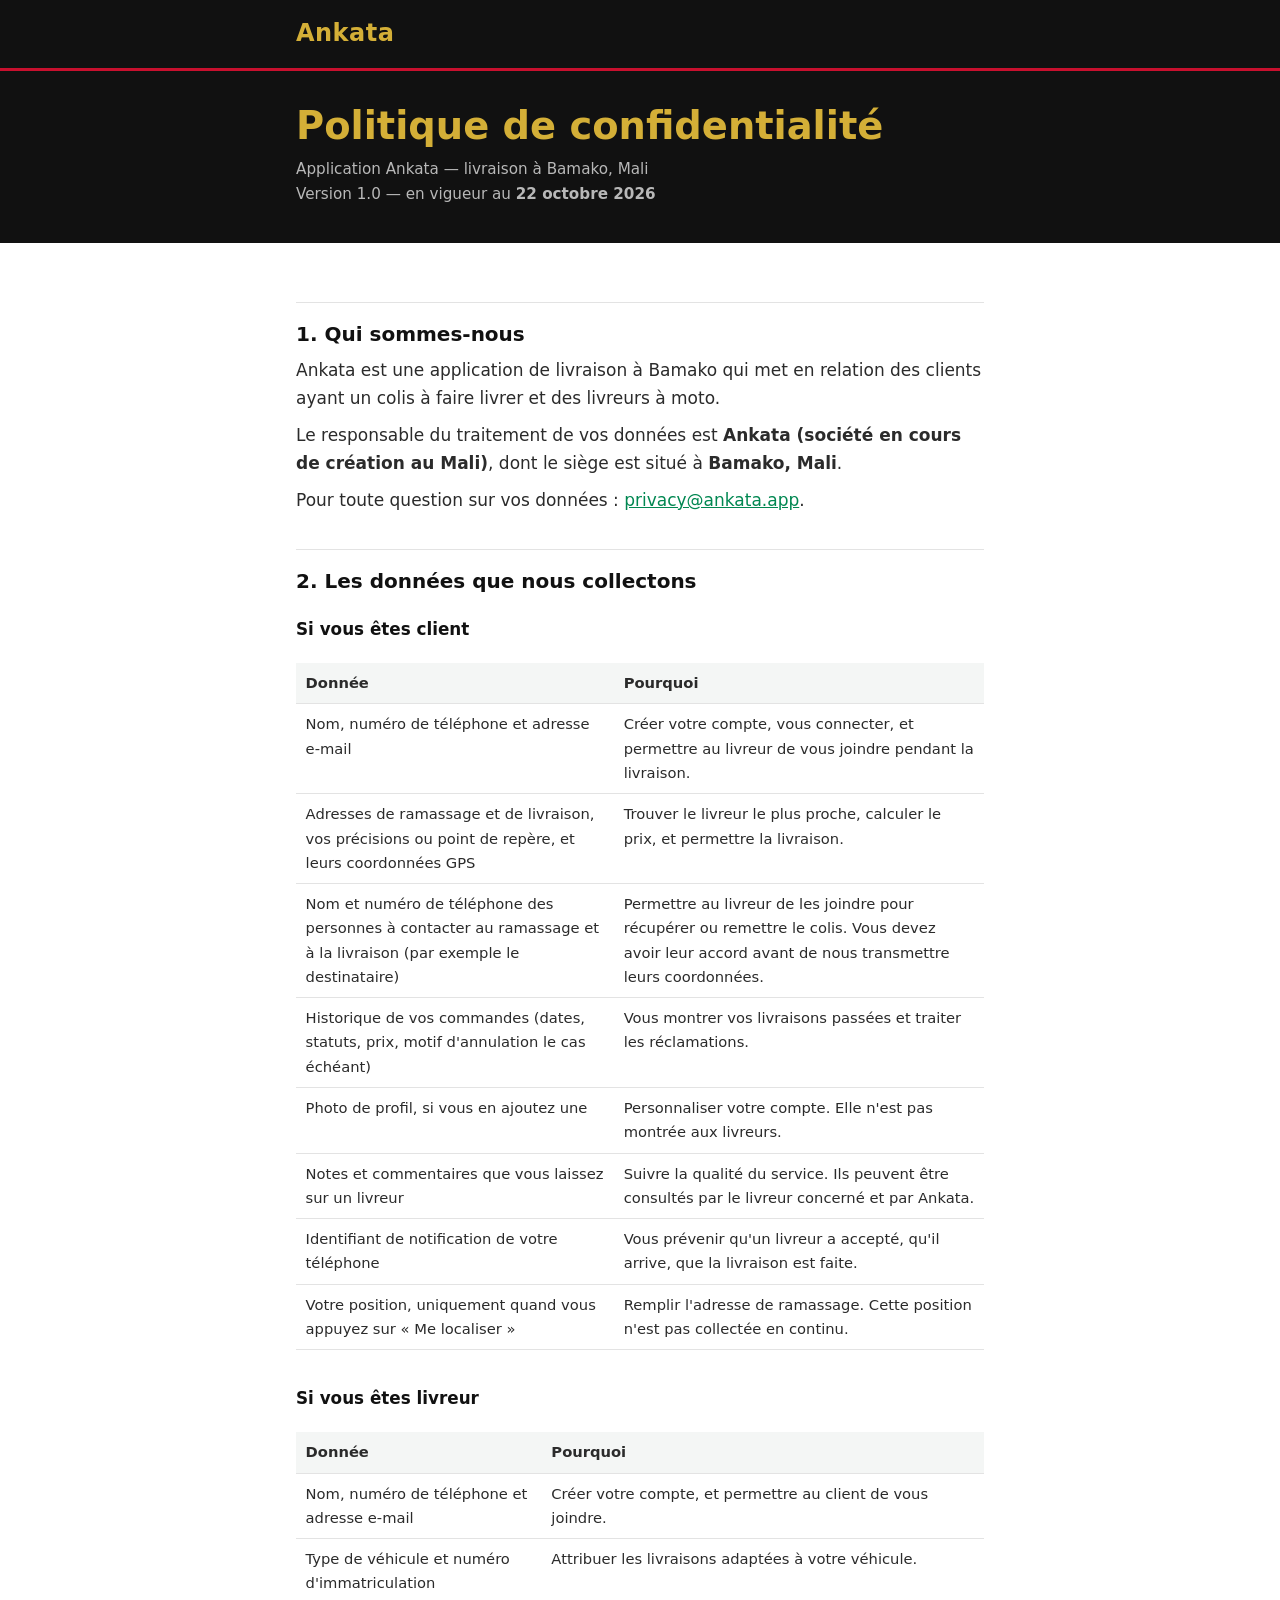
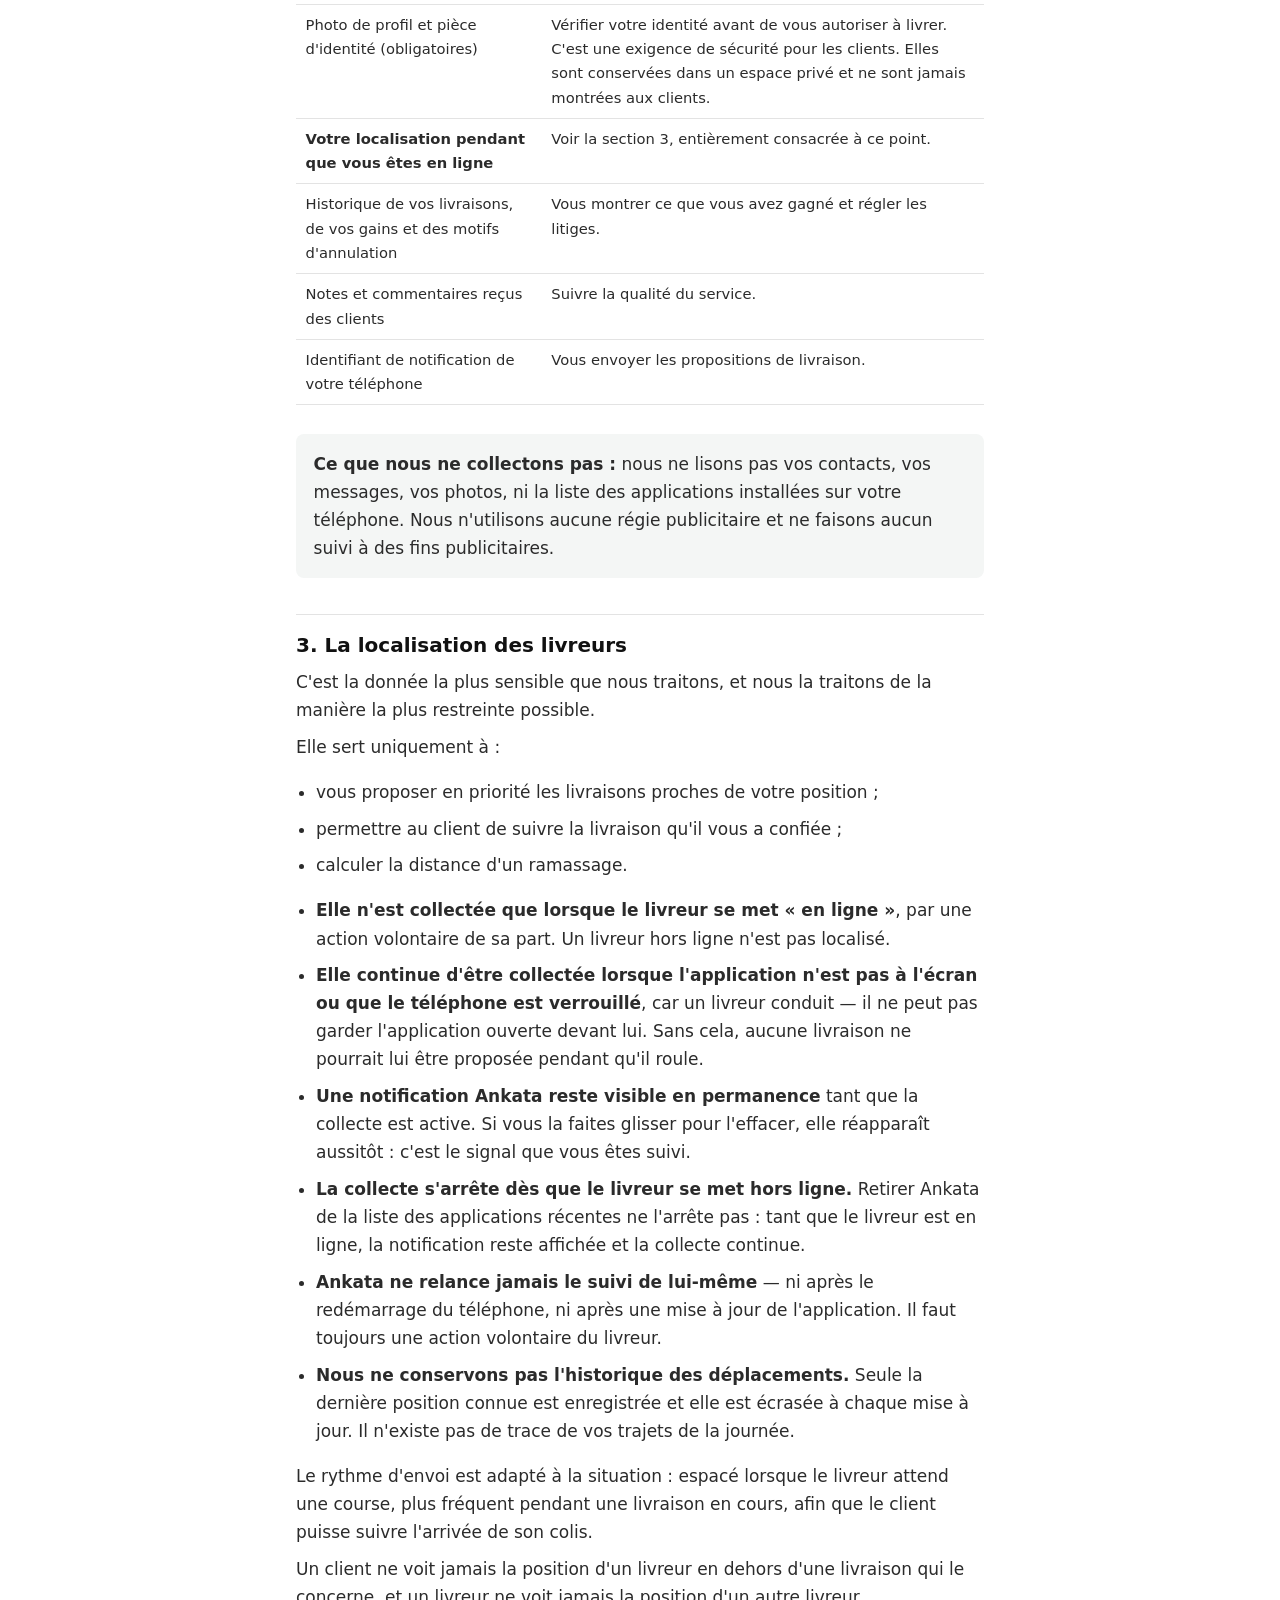
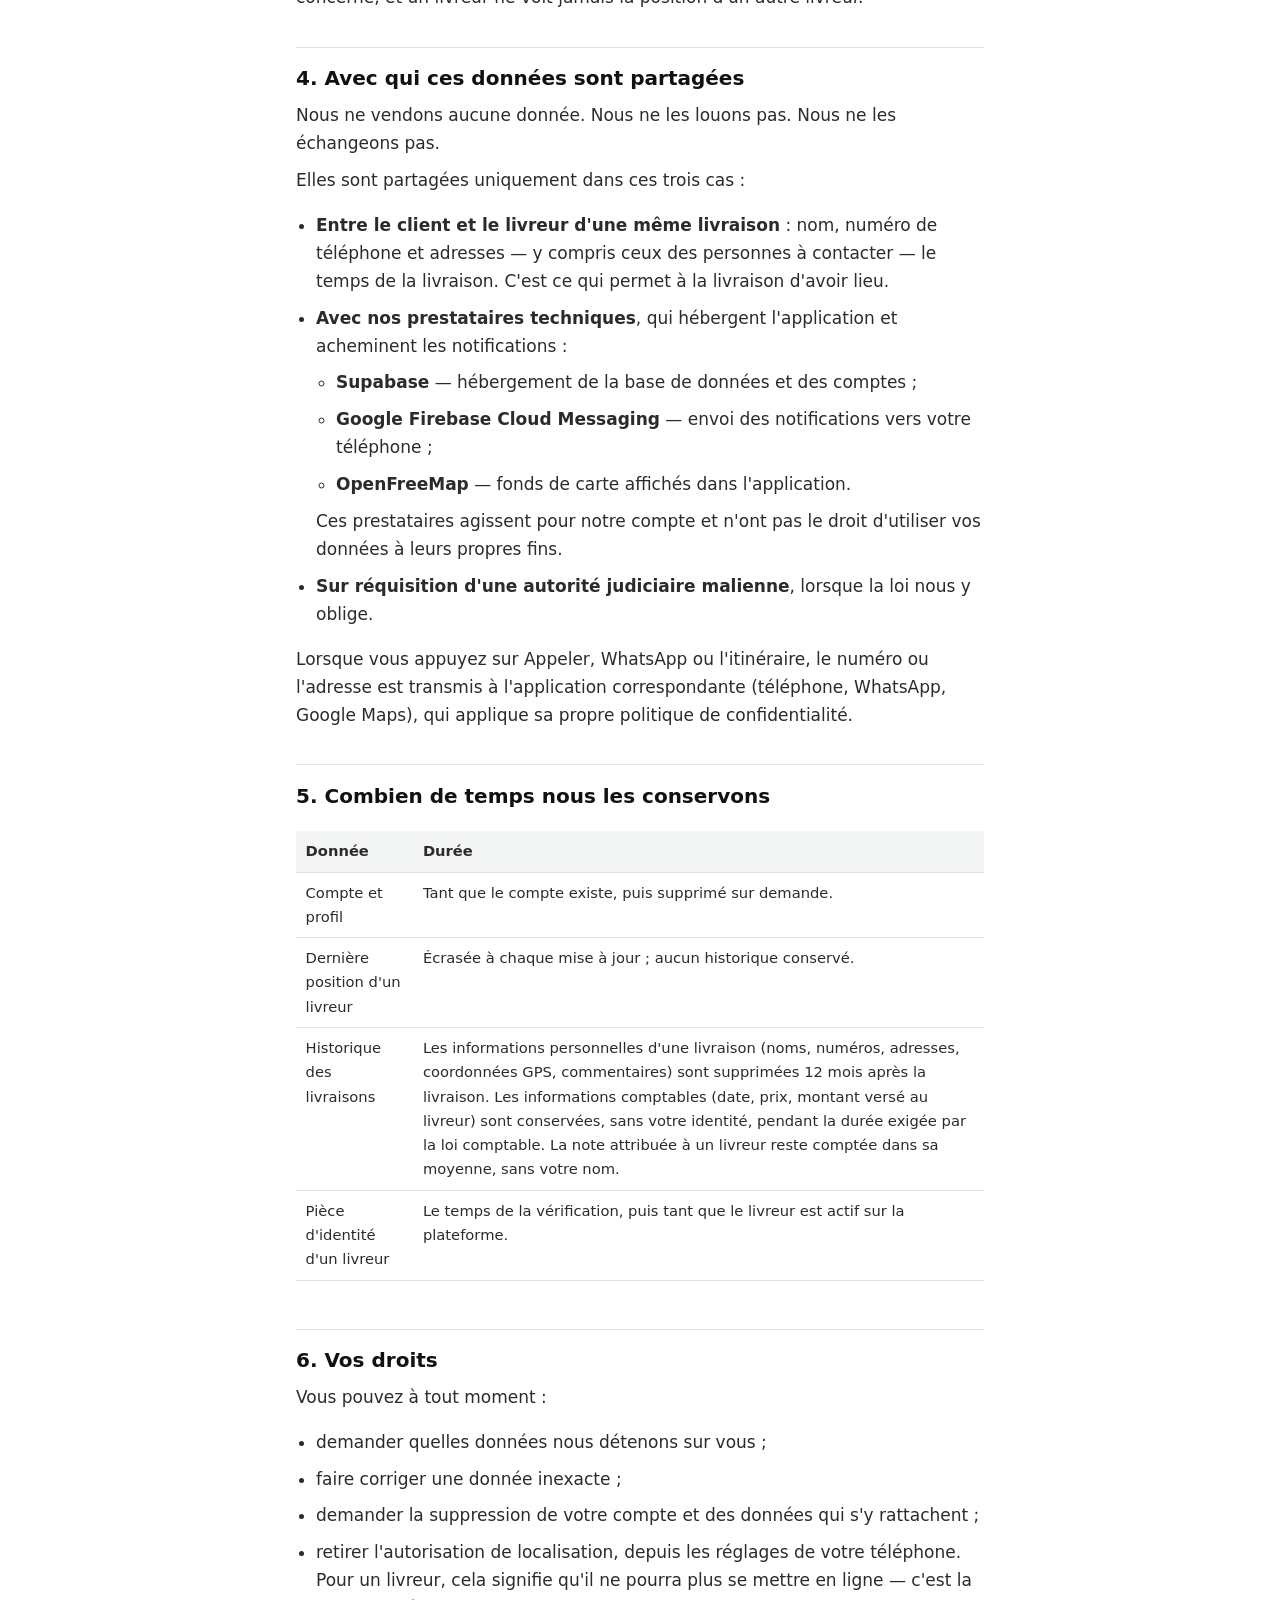
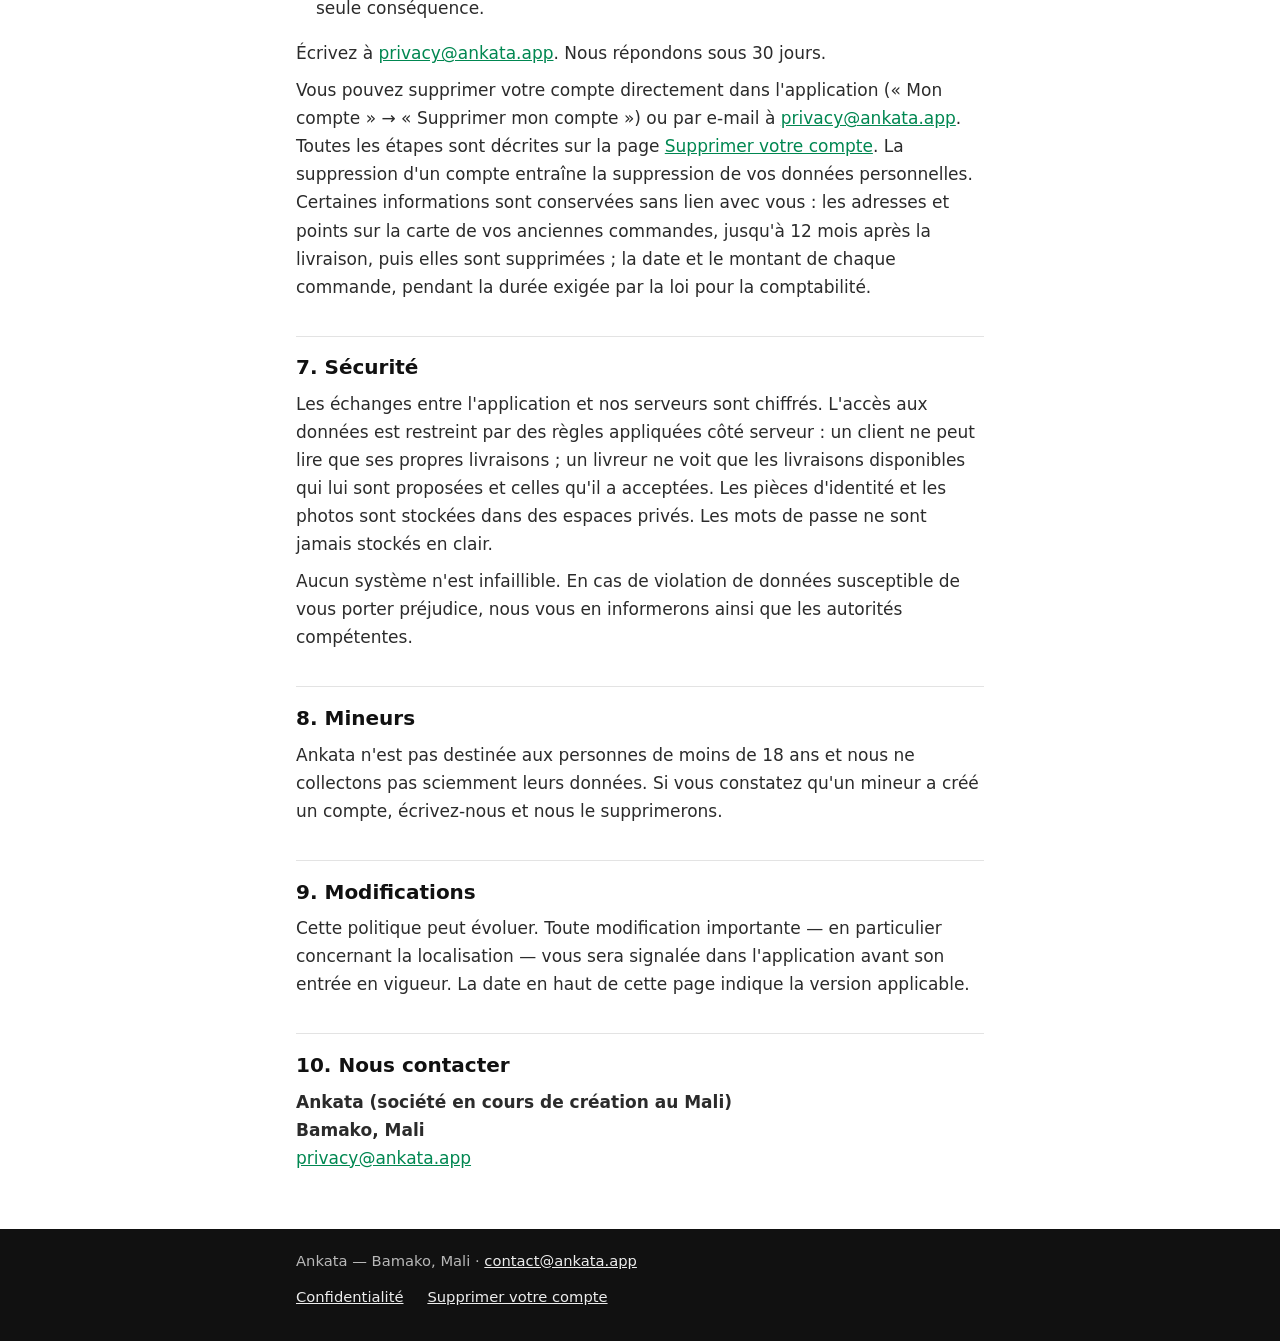
==== confidentialite/index.html @ 9b976870 "Site v1: home, privacy policy, account deletion page Co-Authored-By: Claude Opus 5.5 <noreply@anthro" ====
<!DOCTYPE html>
<html lang="fr">
<head>
<meta charset="utf-8">
<meta name="viewport" content="width=device-width, initial-scale=1">
<title>Politique de confidentialité — Ankata</title>
<meta name="description" content="Politique de confidentialité de l'application Ankata : données collectées, localisation des livreurs, partage, conservation, vos droits et suppression du compte.">
<link rel="stylesheet" href="../style.css">
</head>
<body>

<header class="site-header">
  <div class="wrap"><a class="logo" href="../">Ankata</a></div>
</header>

<main>
<section class="hero">
<div class="wrap">
<h1>Politique de confidentialité</h1>
<p class="sub">Application Ankata — livraison à Bamako, Mali<br>
Version 1.0 — en vigueur au <b>22 octobre 2026</b></p>
</div>
</section>

<div class="wrap content">

<h2>1. Qui sommes-nous</h2>
<p>
Ankata est une application de livraison à Bamako qui met en relation des clients ayant un colis à faire
livrer et des livreurs à moto.
</p>
<p>
Le responsable du traitement de vos données est <b>Ankata (société en cours de création au Mali)</b>,
dont le siège est situé à <b>Bamako, Mali</b>.
</p>
<p>Pour toute question sur vos données&nbsp;: <a href="mailto:privacy@ankata.app">privacy@ankata.app</a>.</p>

<h2>2. Les données que nous collectons</h2>

<h3>Si vous êtes client</h3>
<div class="scroll">
<table>
  <tr><th>Donnée</th><th>Pourquoi</th></tr>
  <tr><td>Nom, numéro de téléphone et adresse e-mail</td><td>Créer votre compte, vous connecter, et permettre au livreur de vous joindre pendant la livraison.</td></tr>
  <tr><td>Adresses de ramassage et de livraison, vos précisions ou point de repère, et leurs coordonnées GPS</td><td>Trouver le livreur le plus proche, calculer le prix, et permettre la livraison.</td></tr>
  <tr><td>Nom et numéro de téléphone des personnes à contacter au ramassage et à la livraison (par exemple le destinataire)</td><td>Permettre au livreur de les joindre pour récupérer ou remettre le colis. Vous devez avoir leur accord avant de nous transmettre leurs coordonnées.</td></tr>
  <tr><td>Historique de vos commandes (dates, statuts, prix, motif d'annulation le cas échéant)</td><td>Vous montrer vos livraisons passées et traiter les réclamations.</td></tr>
  <tr><td>Photo de profil, si vous en ajoutez une</td><td>Personnaliser votre compte. Elle n'est pas montrée aux livreurs.</td></tr>
  <tr><td>Notes et commentaires que vous laissez sur un livreur</td><td>Suivre la qualité du service. Ils peuvent être consultés par le livreur concerné et par Ankata.</td></tr>
  <tr><td>Identifiant de notification de votre téléphone</td><td>Vous prévenir qu'un livreur a accepté, qu'il arrive, que la livraison est faite.</td></tr>
  <tr><td>Votre position, uniquement quand vous appuyez sur «&nbsp;Me localiser&nbsp;»</td><td>Remplir l'adresse de ramassage. Cette position n'est pas collectée en continu.</td></tr>
</table>
</div>

<h3>Si vous êtes livreur</h3>
<div class="scroll">
<table>
  <tr><th>Donnée</th><th>Pourquoi</th></tr>
  <tr><td>Nom, numéro de téléphone et adresse e-mail</td><td>Créer votre compte, et permettre au client de vous joindre.</td></tr>
  <tr><td>Type de véhicule et numéro d'immatriculation</td><td>Attribuer les livraisons adaptées à votre véhicule.</td></tr>
  <tr><td>Photo de profil et pièce d'identité (obligatoires)</td><td>Vérifier votre identité avant de vous autoriser à livrer. C'est une exigence de sécurité pour les clients. Elles sont conservées dans un espace privé et ne sont jamais montrées aux clients.</td></tr>
  <tr><td><b>Votre localisation pendant que vous êtes en ligne</b></td><td>Voir la section 3, entièrement consacrée à ce point.</td></tr>
  <tr><td>Historique de vos livraisons, de vos gains et des motifs d'annulation</td><td>Vous montrer ce que vous avez gagné et régler les litiges.</td></tr>
  <tr><td>Notes et commentaires reçus des clients</td><td>Suivre la qualité du service.</td></tr>
  <tr><td>Identifiant de notification de votre téléphone</td><td>Vous envoyer les propositions de livraison.</td></tr>
</table>
</div>

<div class="box">
<p style="margin:0"><b>Ce que nous ne collectons pas&nbsp;:</b> nous ne lisons pas vos contacts, vos messages,
vos photos, ni la liste des applications installées sur votre téléphone. Nous n'utilisons aucune régie
publicitaire et ne faisons aucun suivi à des fins publicitaires.</p>
</div>

<h2>3. La localisation des livreurs</h2>
<p>
C'est la donnée la plus sensible que nous traitons, et nous la traitons de la manière la plus restreinte
possible.
</p>
<p>Elle sert uniquement à&nbsp;:</p>
<ul>
  <li>vous proposer en priorité les livraisons proches de votre position&nbsp;;</li>
  <li>permettre au client de suivre la livraison qu'il vous a confiée&nbsp;;</li>
  <li>calculer la distance d'un ramassage.</li>
</ul>
<ul>
  <li><b>Elle n'est collectée que lorsque le livreur se met «&nbsp;en ligne&nbsp;»</b>, par une action volontaire de sa part. Un livreur hors ligne n'est pas localisé.</li>
  <li><b>Elle continue d'être collectée lorsque l'application n'est pas à l'écran ou que le téléphone est verrouillé</b>, car un livreur conduit — il ne peut pas garder l'application ouverte devant lui. Sans cela, aucune livraison ne pourrait lui être proposée pendant qu'il roule.</li>
  <li><b>Une notification Ankata reste visible en permanence</b> tant que la collecte est active. Si vous la faites glisser pour l'effacer, elle réapparaît aussitôt&nbsp;: c'est le signal que vous êtes suivi.</li>
  <li><b>La collecte s'arrête dès que le livreur se met hors ligne.</b> Retirer Ankata de la liste des applications récentes ne l'arrête pas&nbsp;: tant que le livreur est en ligne, la notification reste affichée et la collecte continue.</li>
  <li><b>Ankata ne relance jamais le suivi de lui-même</b> — ni après le redémarrage du téléphone, ni après une mise à jour de l'application. Il faut toujours une action volontaire du livreur.</li>
  <li><b>Nous ne conservons pas l'historique des déplacements.</b> Seule la dernière position connue est enregistrée et elle est écrasée à chaque mise à jour. Il n'existe pas de trace de vos trajets de la journée.</li>
</ul>
<p>
Le rythme d'envoi est adapté à la situation&nbsp;: espacé lorsque le livreur attend une course, plus fréquent
pendant une livraison en cours, afin que le client puisse suivre l'arrivée de son colis.
</p>
<p>
Un client ne voit jamais la position d'un livreur en dehors d'une livraison qui le concerne, et un livreur
ne voit jamais la position d'un autre livreur.
</p>

<h2>4. Avec qui ces données sont partagées</h2>
<p>Nous ne vendons aucune donnée. Nous ne les louons pas. Nous ne les échangeons pas.</p>
<p>Elles sont partagées uniquement dans ces trois cas&nbsp;:</p>
<ul>
  <li><b>Entre le client et le livreur d'une même livraison</b>&nbsp;: nom, numéro de téléphone et adresses — y compris ceux des personnes à contacter — le temps de la livraison. C'est ce qui permet à la livraison d'avoir lieu.</li>
  <li><b>Avec nos prestataires techniques</b>, qui hébergent l'application et acheminent les notifications&nbsp;:
    <ul>
      <li><b>Supabase</b> — hébergement de la base de données et des comptes&nbsp;;</li>
      <li><b>Google Firebase Cloud Messaging</b> — envoi des notifications vers votre téléphone&nbsp;;</li>
      <li><b>OpenFreeMap</b> — fonds de carte affichés dans l'application.</li>
    </ul>
    Ces prestataires agissent pour notre compte et n'ont pas le droit d'utiliser vos données à leurs propres fins.
  </li>
  <li><b>Sur réquisition d'une autorité judiciaire malienne</b>, lorsque la loi nous y oblige.</li>
</ul>
<p>Lorsque vous appuyez sur Appeler, WhatsApp ou l'itinéraire, le numéro ou l'adresse est transmis à l'application correspondante (téléphone, WhatsApp, Google Maps), qui applique sa propre politique de confidentialité.</p>

<h2>5. Combien de temps nous les conservons</h2>
<div class="scroll">
<table>
  <tr><th>Donnée</th><th>Durée</th></tr>
  <tr><td>Compte et profil</td><td>Tant que le compte existe, puis supprimé sur demande.</td></tr>
  <tr><td>Dernière position d'un livreur</td><td>Écrasée à chaque mise à jour&nbsp;; aucun historique conservé.</td></tr>
  <tr><td>Historique des livraisons</td><td>Les informations personnelles d'une livraison (noms, numéros, adresses, coordonnées GPS, commentaires) sont supprimées 12 mois après la livraison. Les informations comptables (date, prix, montant versé au livreur) sont conservées, sans votre identité, pendant la durée exigée par la loi comptable. La note attribuée à un livreur reste comptée dans sa moyenne, sans votre nom.</td></tr>
  <tr><td>Pièce d'identité d'un livreur</td><td>Le temps de la vérification, puis tant que le livreur est actif sur la plateforme.</td></tr>
</table>
</div>

<h2>6. Vos droits</h2>
<p>Vous pouvez à tout moment&nbsp;:</p>
<ul>
  <li>demander quelles données nous détenons sur vous&nbsp;;</li>
  <li>faire corriger une donnée inexacte&nbsp;;</li>
  <li>demander la suppression de votre compte et des données qui s'y rattachent&nbsp;;</li>
  <li>retirer l'autorisation de localisation, depuis les réglages de votre téléphone. Pour un livreur, cela signifie qu'il ne pourra plus se mettre en ligne — c'est la seule conséquence.</li>
</ul>
<p>
Écrivez à <a href="mailto:privacy@ankata.app">privacy@ankata.app</a>. Nous répondons sous 30 jours.
</p>
<p id="suppression">
Vous pouvez supprimer votre compte directement dans l'application («&nbsp;Mon compte&nbsp;» → «&nbsp;Supprimer mon compte&nbsp;»)
ou par e-mail à <a href="mailto:privacy@ankata.app">privacy@ankata.app</a>. Toutes les étapes sont décrites sur la
page <a href="../supprimer-compte/">Supprimer votre compte</a>.
La suppression d'un compte entraîne la suppression de vos données personnelles. Certaines informations sont
conservées sans lien avec vous&nbsp;: les adresses et points sur la carte de vos anciennes commandes, jusqu'à 12 mois après la livraison, puis elles sont supprimées&nbsp;;
la date et le montant de chaque commande, pendant la durée exigée par la loi pour la comptabilité.
</p>

<h2>7. Sécurité</h2>
<p>
Les échanges entre l'application et nos serveurs sont chiffrés. L'accès aux données est restreint par des
règles appliquées côté serveur&nbsp;: un client ne peut lire que ses propres livraisons&nbsp;; un livreur ne voit que les
livraisons disponibles qui lui sont proposées et celles qu'il a acceptées. Les pièces d'identité et les photos
sont stockées dans des espaces privés. Les mots de passe ne sont jamais stockés en clair.
</p>
<p>
Aucun système n'est infaillible. En cas de violation de données susceptible de vous porter préjudice, nous
vous en informerons ainsi que les autorités compétentes.
</p>

<h2>8. Mineurs</h2>
<p>
Ankata n'est pas destinée aux personnes de moins de 18 ans et nous ne collectons pas sciemment leurs
données. Si vous constatez qu'un mineur a créé un compte, écrivez-nous et nous le supprimerons.
</p>

<h2>9. Modifications</h2>
<p>
Cette politique peut évoluer. Toute modification importante — en particulier concernant la localisation —
vous sera signalée dans l'application avant son entrée en vigueur. La date en haut de cette page indique
la version applicable.
</p>

<h2>10. Nous contacter</h2>
<p>
<b>Ankata (société en cours de création au Mali)</b><br>
<b>Bamako, Mali</b><br>
<a href="mailto:privacy@ankata.app">privacy@ankata.app</a>
</p>

</div>
</main>

<footer class="site-footer">
  <div class="wrap">
    <p>Ankata — Bamako, Mali · <a href="mailto:contact@ankata.app">contact@ankata.app</a></p>
    <nav aria-label="Liens utiles">
      <a href="./">Confidentialité</a>
      <a href="../supprimer-compte/">Supprimer votre compte</a>
    </nav>
  </div>
</footer>

</body>
</html>
---- style.css ----
/* All colours and shared values live here: change them in one place. */
:root {
  --dark: #111111;          /* header, footer, hero band */
  --gold: #D4AF37;          /* wordmark + headings on dark backgrounds ONLY */
  --green: #008751;         /* links and buttons */
  --green-hover: #006b40;
  --red: #C8102E;           /* sparing accents */
  --bg: #ffffff;            /* text content background */
  --text: #2b2b2b;          /* body text */
  --muted: #5f6368;
  --rule: #e3e3e3;
  --box: #f4f6f5;
  --on-dark: #ececec;       /* body text on dark backgrounds */
  --on-dark-muted: #b8b8b8;

  --font: system-ui, -apple-system, "Segoe UI", Roboto, "Helvetica Neue", Arial, sans-serif;
  --max: 720px;
  --gutter: 16px;
}

*, *::before, *::after { box-sizing: border-box; }

html { -webkit-text-size-adjust: 100%; }

body {
  margin: 0;
  background: var(--bg);
  color: var(--text);
  font-family: var(--font);
  font-size: 17px;
  line-height: 1.65;
  overflow-wrap: break-word;
  display: flex;
  flex-direction: column;
  min-height: 100vh;
}

main { flex: 1; }

.wrap {
  max-width: var(--max);
  margin: 0 auto;
  padding: 0 var(--gutter);
}

a { color: var(--green); }
a:hover, a:focus { color: var(--green-hover); }
a:focus-visible { outline: 2px solid var(--green); outline-offset: 2px; }

/* Header */
.site-header {
  background: var(--dark);
  border-bottom: 3px solid var(--red);
}
.site-header .wrap { padding-top: 14px; padding-bottom: 14px; }
.logo {
  color: var(--gold);
  font-weight: 800;
  font-size: 1.5rem;
  letter-spacing: .02em;
  text-decoration: none;
}
.logo:hover, .logo:focus { color: var(--gold); text-decoration: underline; }
.logo:focus-visible { outline-color: var(--gold); }

/* Hero band */
.hero {
  background: var(--dark);
  color: var(--on-dark);
  padding: 32px 0 36px;
}
.hero h1 {
  color: var(--gold);
  font-size: 2rem;
  line-height: 1.2;
  margin: 0 0 .5rem;
}
.hero p { margin: .4rem 0 0; font-size: 1.1rem; }
.hero .sub { color: var(--on-dark-muted); font-size: .95rem; }

/* Content */
.content { padding-top: 24px; padding-bottom: 48px; }
.content h2 {
  color: var(--dark);
  font-size: 1.25rem;
  line-height: 1.3;
  margin: 2.2rem 0 .6rem;
  padding-top: 1.1rem;
  border-top: 1px solid var(--rule);
}
.content h3 { color: var(--dark); font-size: 1.05rem; margin: 1.4rem 0 .4rem; }
p, li { margin: .55rem 0; }
ul { padding-left: 1.25rem; }

.box {
  background: var(--box);
  border-radius: 8px;
  padding: 1rem 1.1rem;
  margin: 1rem 0;
}

.note { color: var(--muted); font-size: .9rem; margin-top: 2.5rem; }

/* Tables (privacy policy) */
.scroll { overflow-x: auto; -webkit-overflow-scrolling: touch; }
table { width: 100%; border-collapse: collapse; margin: .8rem 0; font-size: .92rem; }
th, td { text-align: left; padding: .5rem .6rem; border-bottom: 1px solid var(--rule); vertical-align: top; }
th { background: var(--box); font-weight: 600; }

/* Home: two audience blocks */
.blocks { display: grid; gap: 16px; margin: 8px 0 24px; }
.block {
  border: 1px solid var(--rule);
  border-radius: 10px;
  padding: 4px 18px 10px;
}
.block h2 { border-top: 0; padding-top: 0; margin-top: 1rem; }

/* Account deletion: the two ways, prominent */
.ways { display: grid; gap: 16px; margin: 8px 0 8px; }
.way {
  background: var(--box);
  border-top: 4px solid var(--green);
  border-radius: 10px;
  padding: 4px 18px 12px;
}
.way h2 { border-top: 0; padding-top: 0; margin-top: 1rem; }

.button {
  display: inline-block;
  background: var(--green);
  color: #ffffff;
  padding: .6rem 1.1rem;
  border-radius: 8px;
  text-decoration: none;
  font-weight: 600;
}
.button:hover, .button:focus { background: var(--green-hover); color: #ffffff; }

@media (min-width: 640px) {
  .blocks, .ways { grid-template-columns: 1fr 1fr; }
  .hero h1 { font-size: 2.4rem; }
}

/* Footer */
.site-footer {
  background: var(--dark);
  color: var(--on-dark-muted);
  font-size: .92rem;
  padding: 20px 0 28px;
}
.site-footer p { margin: 0 0 .5rem; }
.site-footer a { color: var(--on-dark); }
.site-footer a:hover, .site-footer a:focus { color: #ffffff; }
.site-footer a:focus-visible { outline-color: var(--on-dark); }
.site-footer nav a { margin-right: 1.2rem; display: inline-block; padding: 4px 0; }
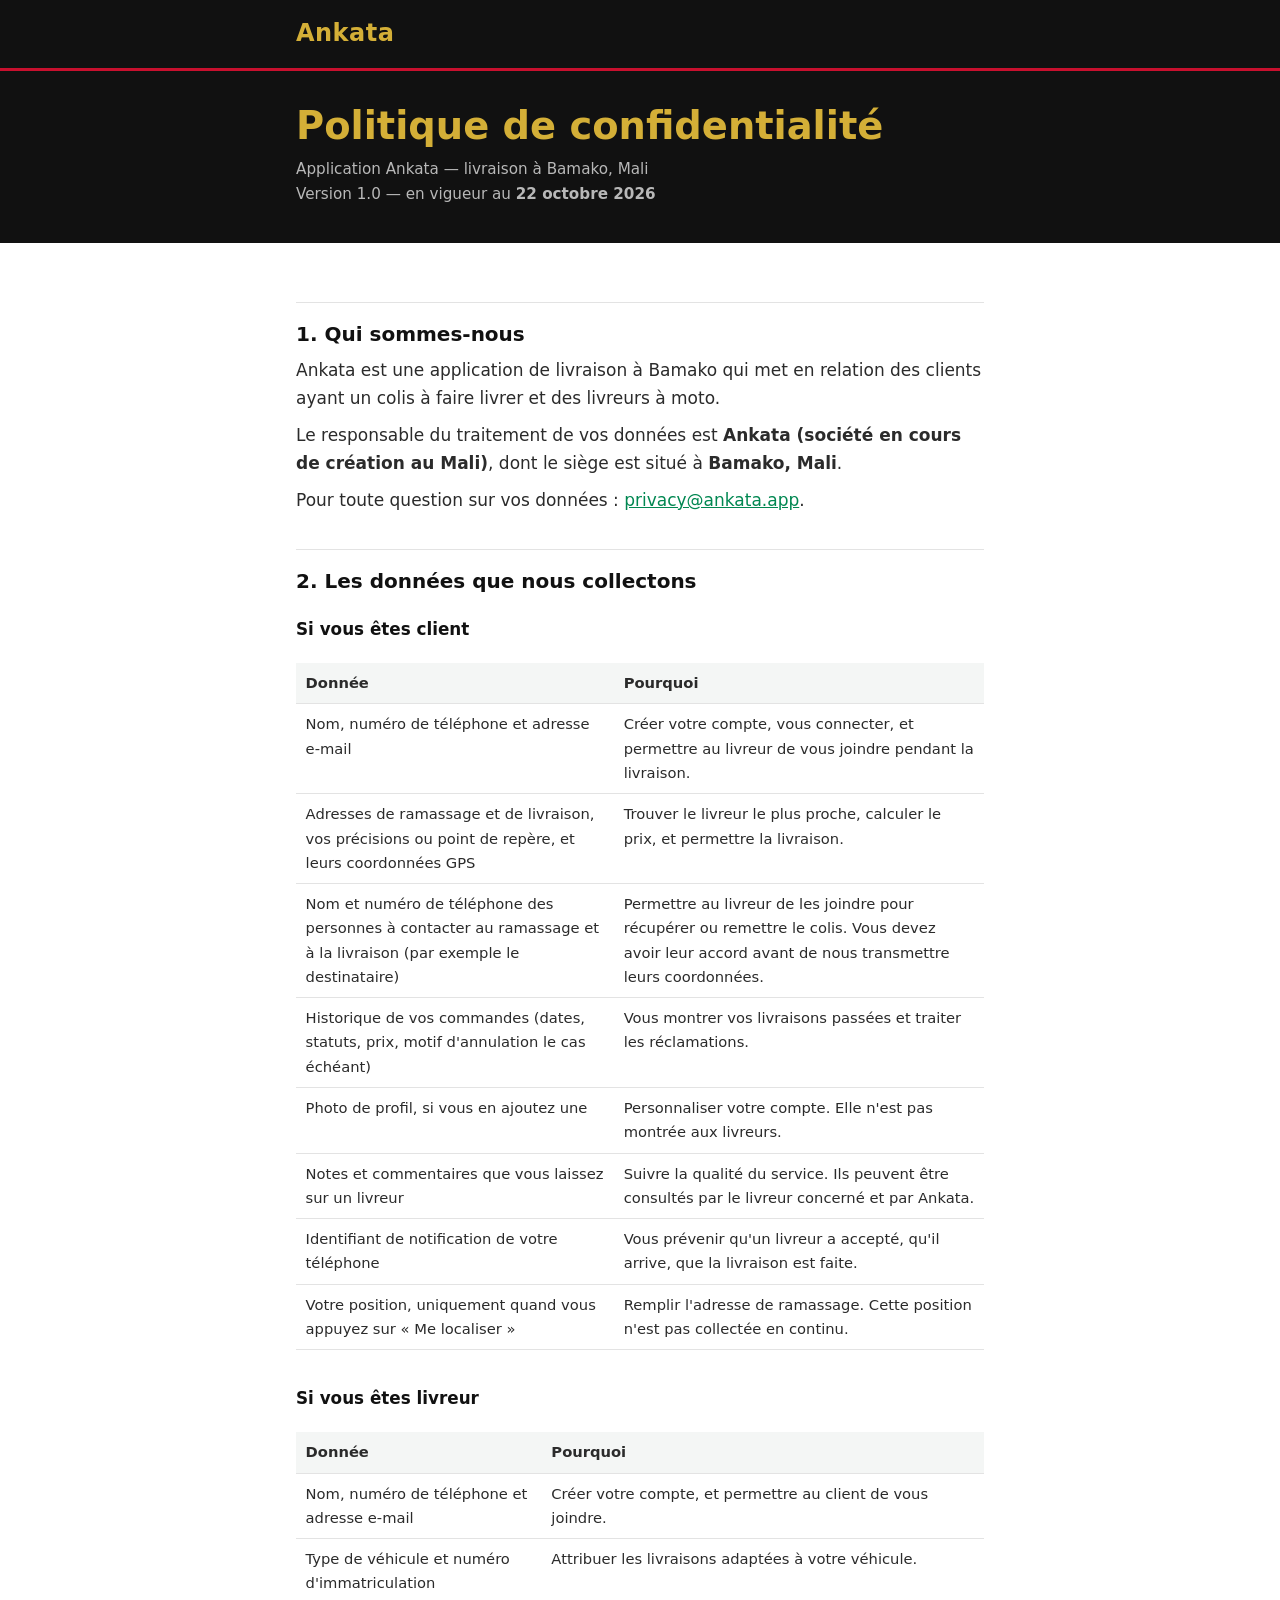
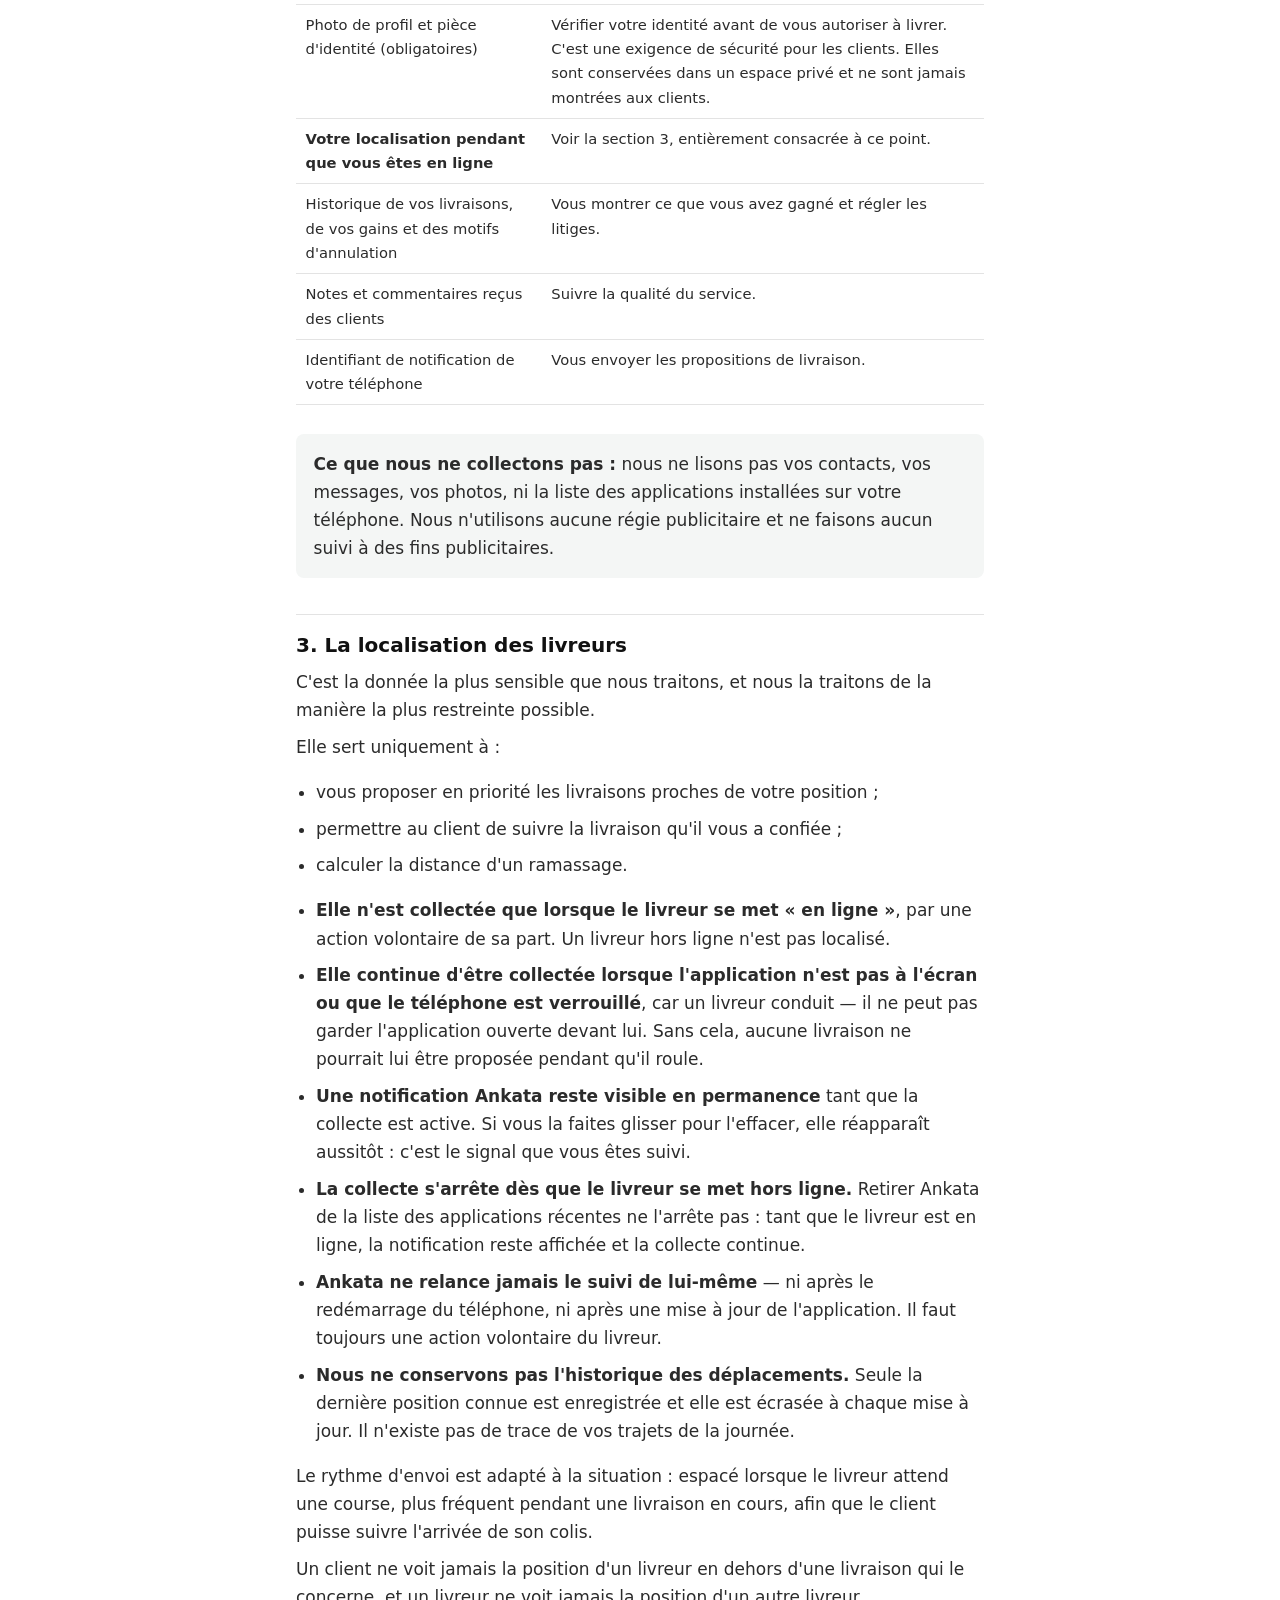
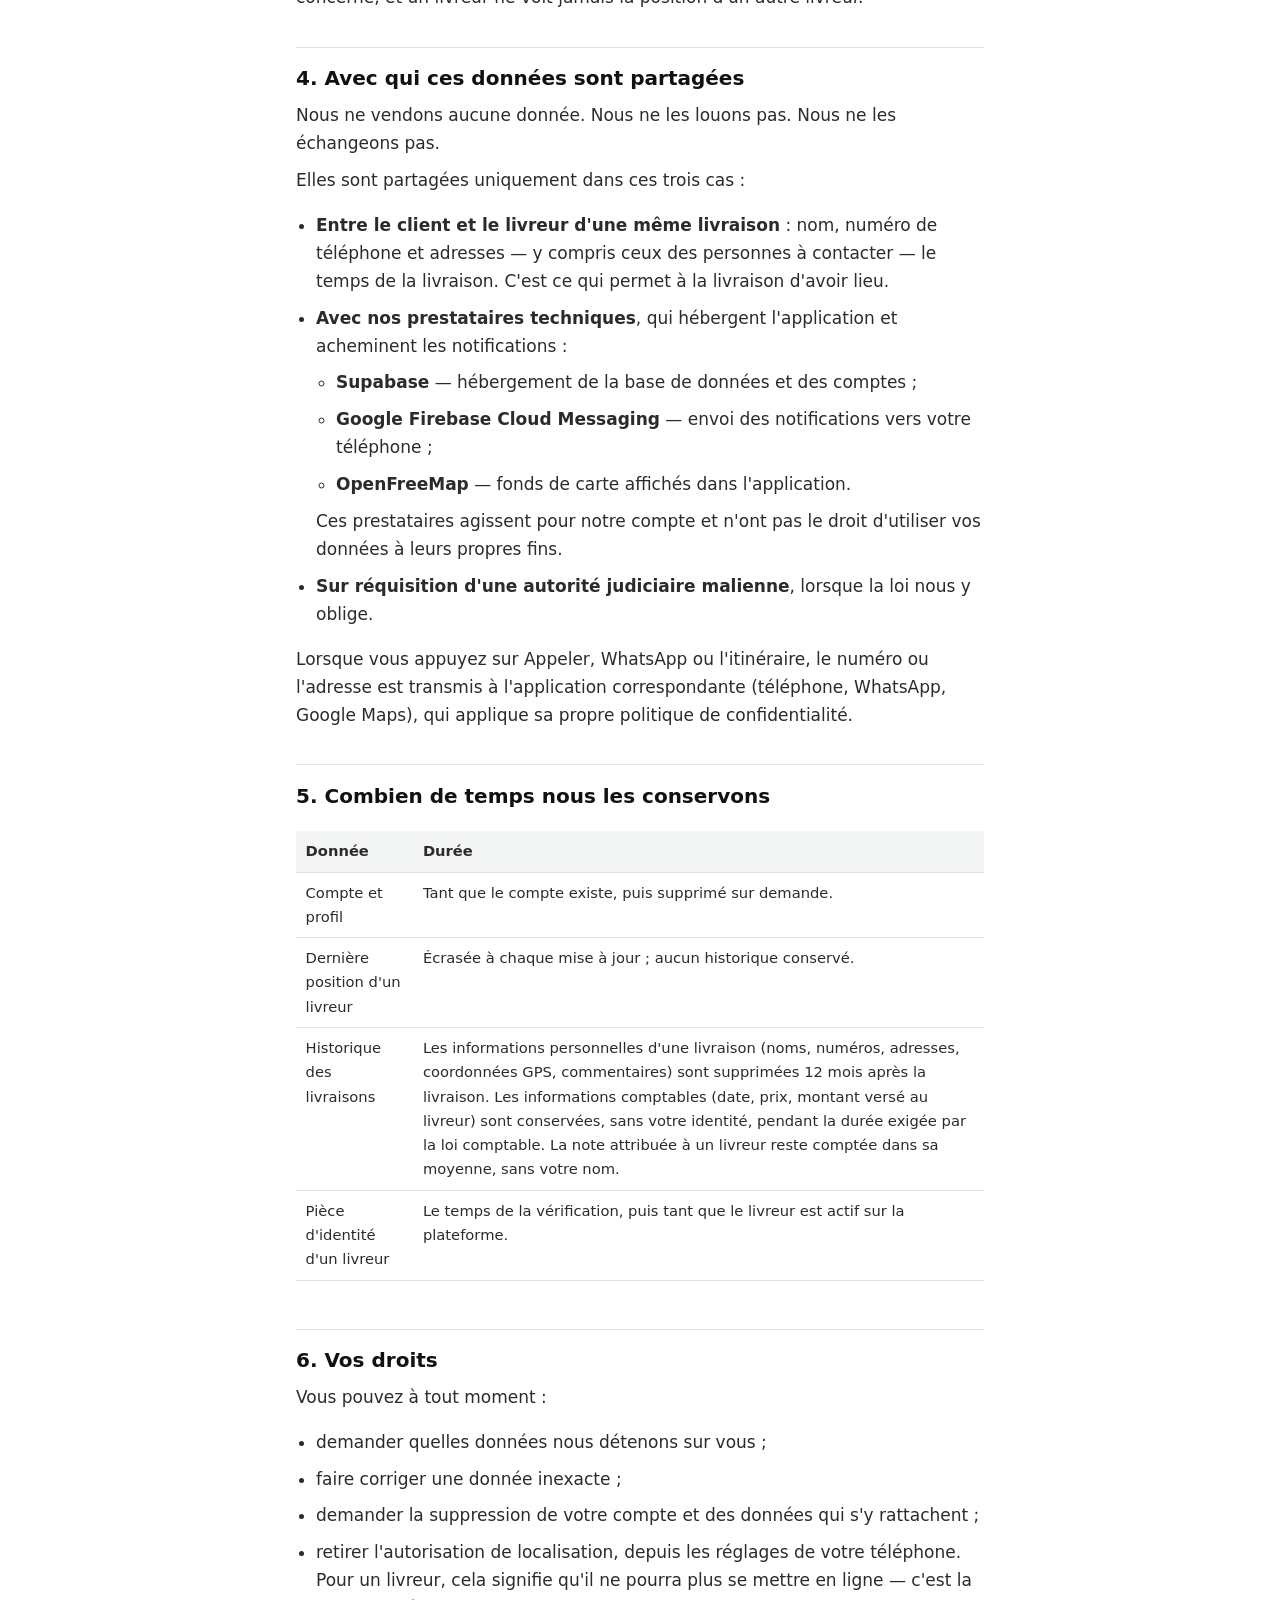
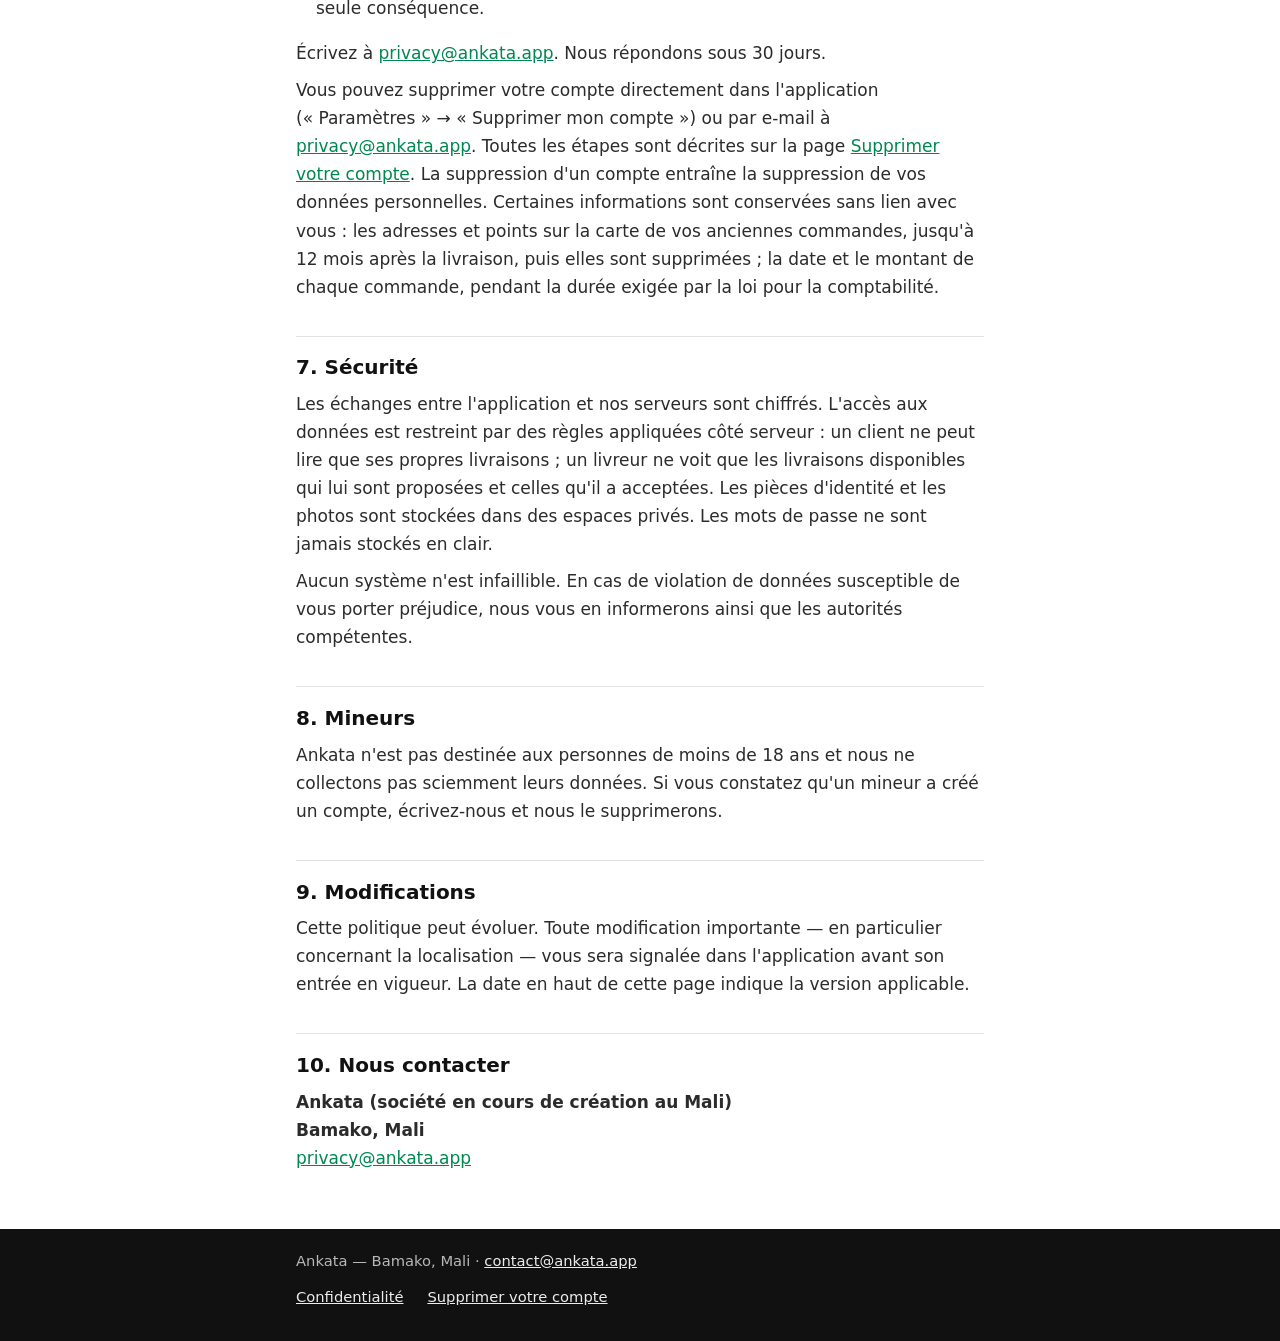
==== commit b167534f: "Deletion path: Paramètres → Supprimer mon compte (app 2a-1) Co-Authored-By: Claude Opus 5.5 <noreply" ====
--- a/confidentialite/index.html
+++ b/confidentialite/index.html
@@ -140,7 +140,7 @@
 Écrivez à <a href="mailto:privacy@ankata.app">privacy@ankata.app</a>. Nous répondons sous 30 jours.
 </p>
 <p id="suppression">
-Vous pouvez supprimer votre compte directement dans l'application («&nbsp;Mon compte&nbsp;» → «&nbsp;Supprimer mon compte&nbsp;»)
+Vous pouvez supprimer votre compte directement dans l'application («&nbsp;Paramètres&nbsp;» → «&nbsp;Supprimer mon compte&nbsp;»)
 ou par e-mail à <a href="mailto:privacy@ankata.app">privacy@ankata.app</a>. Toutes les étapes sont décrites sur la
 page <a href="../supprimer-compte/">Supprimer votre compte</a>.
 La suppression d'un compte entraîne la suppression de vos données personnelles. Certaines informations sont
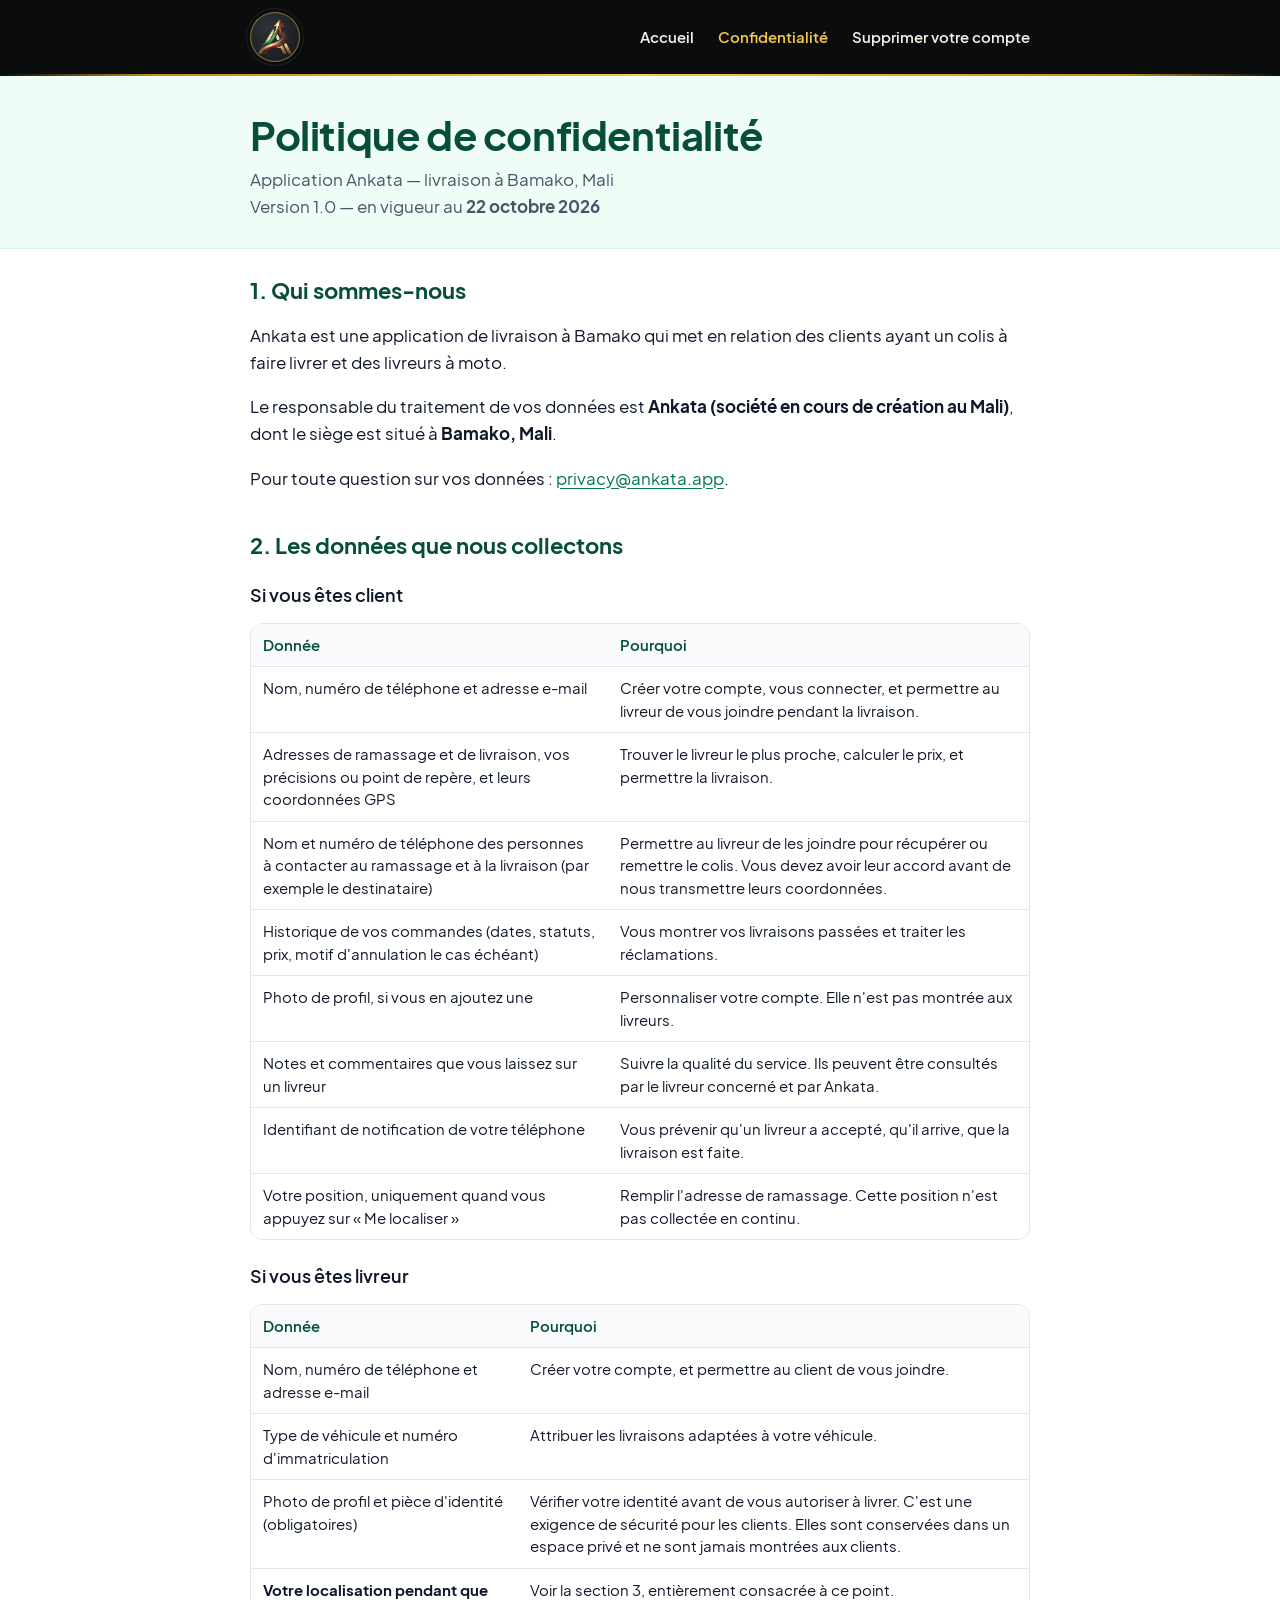
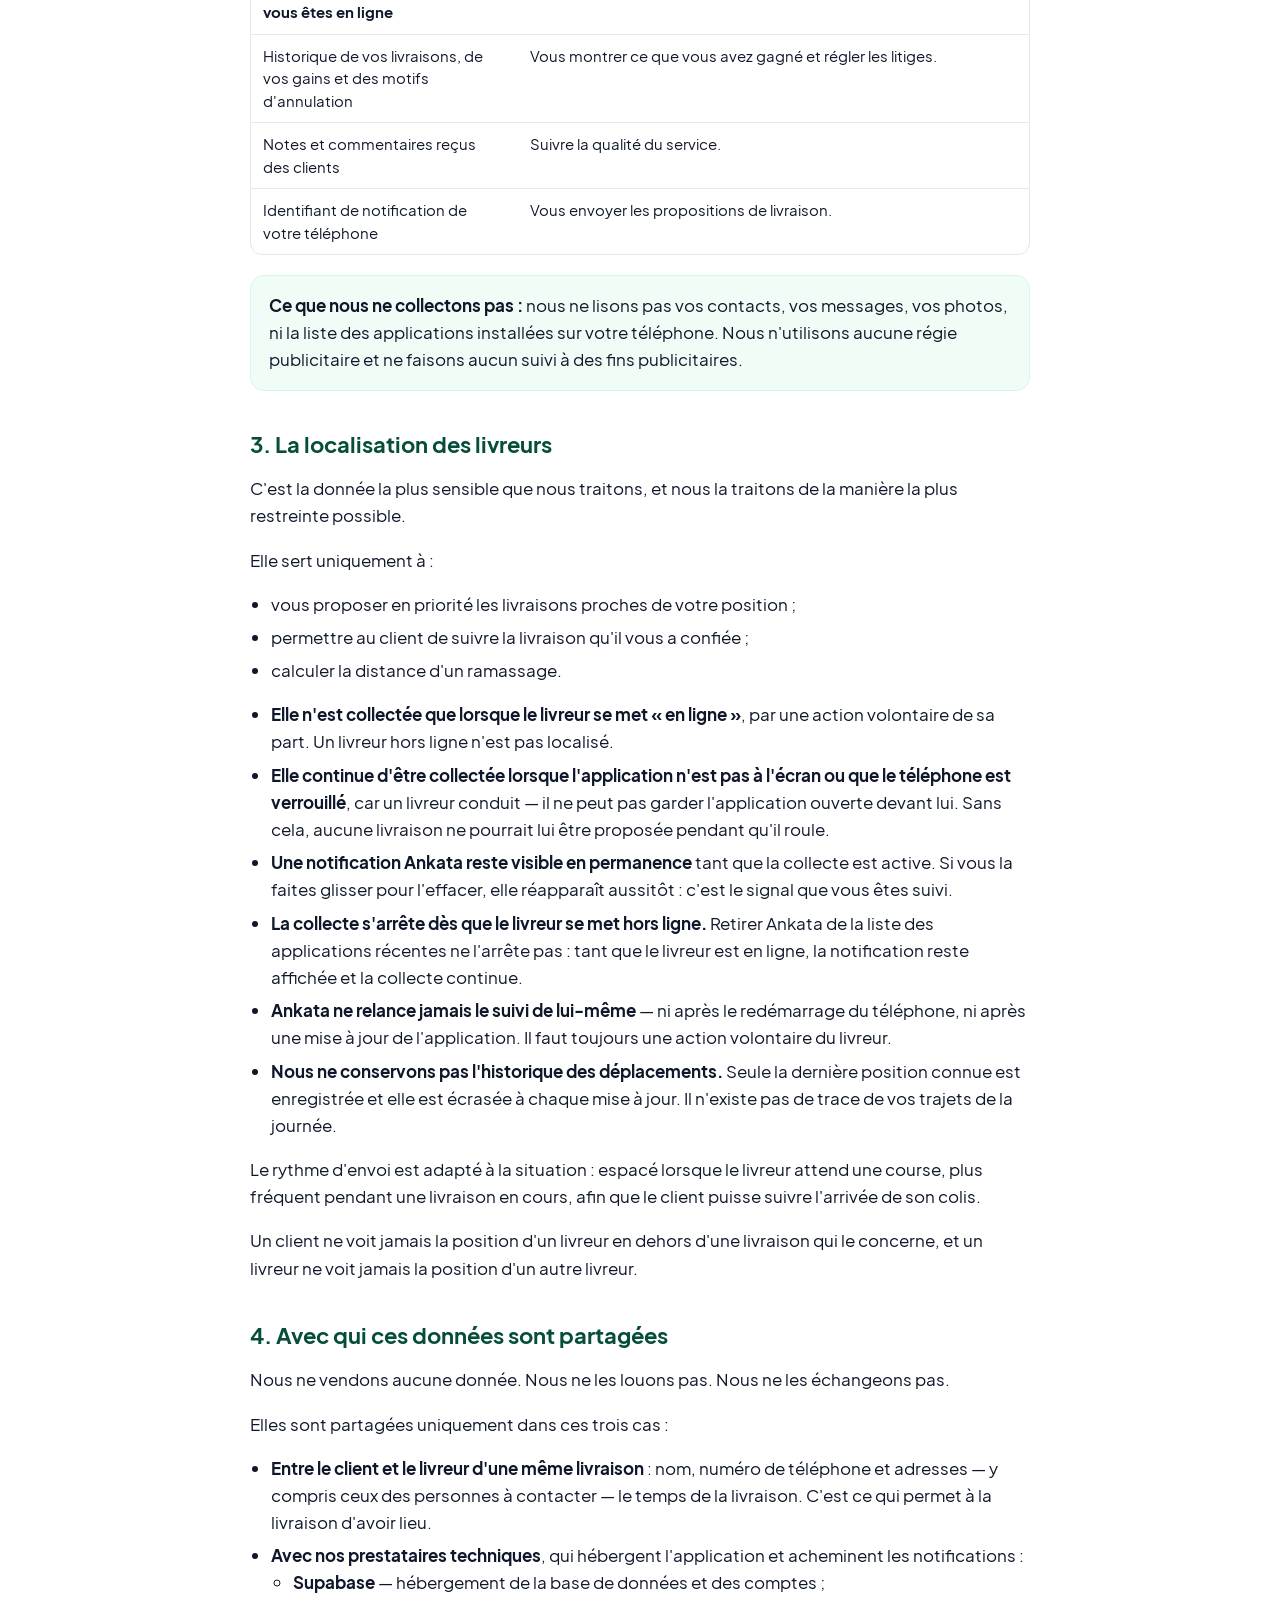
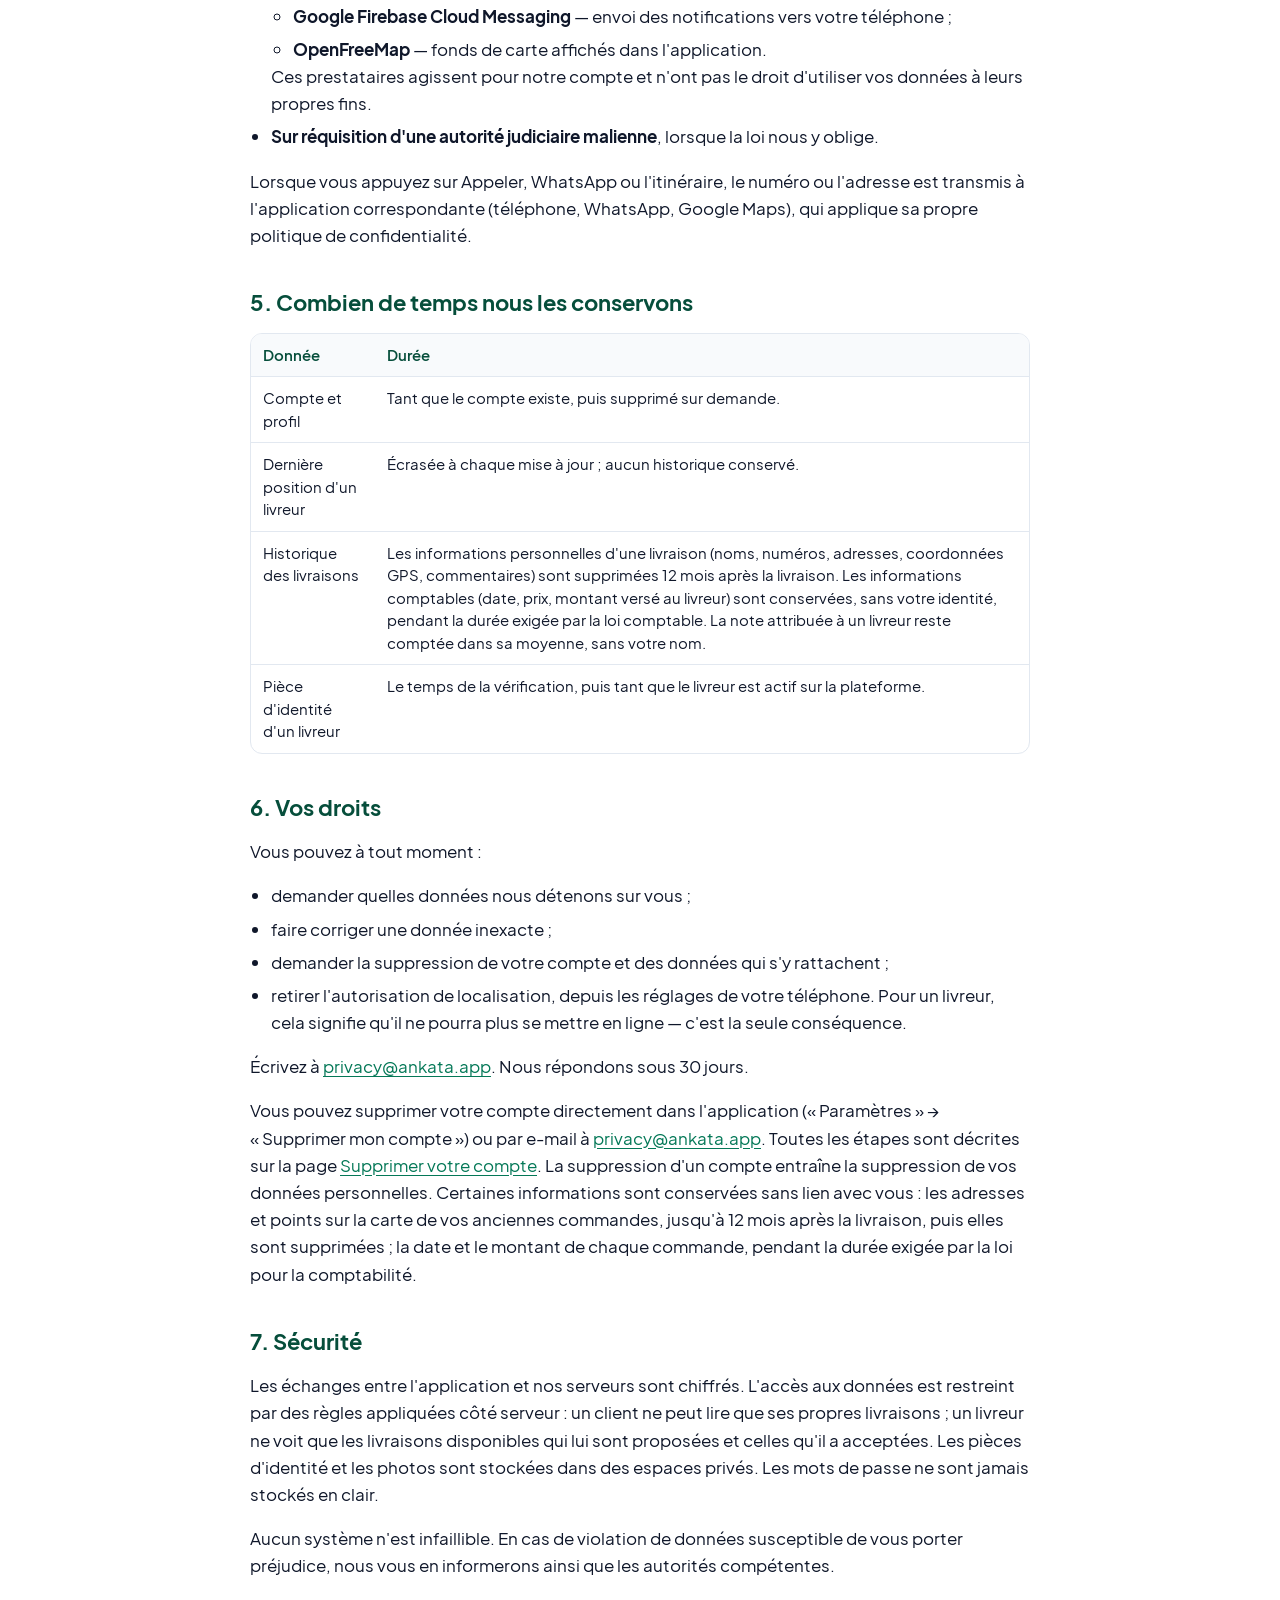
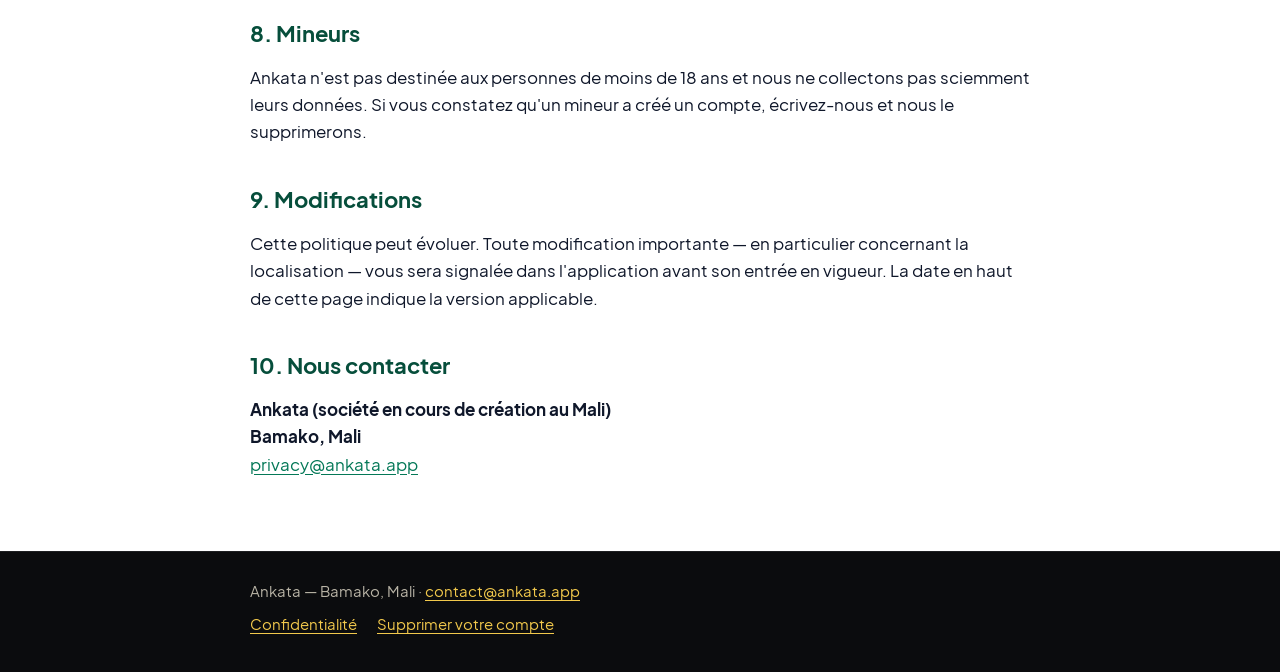
==== commit 9d973b16: "Site step 2: new design - night gold home, white/emerald inner pages, ringed logo bar, gold line, da" ====
--- a/confidentialite/index.html
+++ b/confidentialite/index.html
@@ -6,11 +6,37 @@
 <title>Politique de confidentialité — Ankata</title>
 <meta name="description" content="Politique de confidentialité de l'application Ankata : données collectées, localisation des livreurs, partage, conservation, vos droits et suppression du compte.">
 <link rel="stylesheet" href="../style.css">
+<meta name="theme-color" content="#0B0C0E">
+<meta name="color-scheme" content="light dark">
+<link rel="icon" type="image/png" sizes="32x32" href="../assets/favicon-32.png">
+<link rel="apple-touch-icon" href="../apple-touch-icon.png">
+<meta property="og:type" content="website">
+<meta property="og:site_name" content="Ankata">
+<meta property="og:locale" content="fr_FR">
+<meta property="og:title" content="Politique de confidentialité — Ankata">
+<meta property="og:description" content="Politique de confidentialité de l'application Ankata : données collectées, localisation des livreurs, partage, conservation, vos droits et suppression du compte.">
+<meta property="og:url" content="https://ankata.app/confidentialite/">
+<meta property="og:image" content="https://ankata.app/assets/icon-192.png">
 </head>
 <body>
 
-<header class="site-header">
-  <div class="wrap"><a class="logo" href="../">Ankata</a></div>
+<header class="site-bar">
+  <div class="wrap bar-in">
+    <a class="brand" href="../" aria-label="Ankata, accueil"><span class="ring"><img src="../assets/ankata-mark.webp" alt="" width="34" height="36"></span></a>
+    <nav class="bar-nav" aria-label="Menu principal">
+      <a href="../">Accueil</a>
+      <a href="../confidentialite/" aria-current="page">Confidentialité</a>
+      <a href="../supprimer-compte/">Supprimer votre compte</a>
+    </nav>
+    <details class="bar-menu">
+      <summary aria-label="Menu"><span class="burger" aria-hidden="true"></span></summary>
+      <nav aria-label="Menu">
+        <a href="../">Accueil</a>
+        <a href="../confidentialite/" aria-current="page">Confidentialité</a>
+        <a href="../supprimer-compte/">Supprimer votre compte</a>
+      </nav>
+    </details>
+  </div>
 </header>
 
 <main>
@@ -67,7 +93,7 @@
 </div>
 
 <div class="box">
-<p style="margin:0"><b>Ce que nous ne collectons pas&nbsp;:</b> nous ne lisons pas vos contacts, vos messages,
+<p><b>Ce que nous ne collectons pas&nbsp;:</b> nous ne lisons pas vos contacts, vos messages,
 vos photos, ni la liste des applications installées sur votre téléphone. Nous n'utilisons aucune régie
 publicitaire et ne faisons aucun suivi à des fins publicitaires.</p>
 </div>
--- a/style.css
+++ b/style.css
@@ -1,156 +1,285 @@
-/* All colours and shared values live here: change them in one place. */
+/* Ankata — ankata.app, design v2 (2026-10-29).
+   Inner pages (privacy, deletion, 404): white + emerald, dark when the phone is in dark mode.
+   Home (<body class="home">): night gold.
+   Every page: black top bar, A-mark in a charcoal ring, one thin gold line under the bar (nowhere else).
+   No JavaScript, no external resources: fonts and images are in /assets. */
+
+@font-face { font-family: "Plus Jakarta Sans"; src: url("assets/fonts/plus-jakarta-sans-regular.woff2") format("woff2"); font-weight: 400; font-style: normal; font-display: swap; }
+@font-face { font-family: "Plus Jakarta Sans"; src: url("assets/fonts/plus-jakarta-sans-semibold.woff2") format("woff2"); font-weight: 600; font-style: normal; font-display: swap; }
+@font-face { font-family: "Plus Jakarta Sans"; src: url("assets/fonts/plus-jakarta-sans-bold.woff2") format("woff2"); font-weight: 700; font-style: normal; font-display: swap; }
+
 :root {
-  --dark: #111111;          /* header, footer, hero band */
-  --gold: #D4AF37;          /* wordmark + headings on dark backgrounds ONLY */
-  --green: #008751;         /* links and buttons */
-  --green-hover: #006b40;
-  --red: #C8102E;           /* sparing accents */
-  --bg: #ffffff;            /* text content background */
-  --text: #2b2b2b;          /* body text */
-  --muted: #5f6368;
-  --rule: #e3e3e3;
-  --box: #f4f6f5;
-  --on-dark: #ececec;       /* body text on dark backgrounds */
-  --on-dark-muted: #b8b8b8;
-
-  --font: system-ui, -apple-system, "Segoe UI", Roboto, "Helvetica Neue", Arial, sans-serif;
-  --max: 720px;
-  --gutter: 16px;
-}
-
+  --bar: #0B0C0E;
+  --bar-ink: #F4F1E6;
+  --gold: #D4AF37;
+  --gold-hi: #F2C94C;
+  --gold-lo: #B8901F;
+  --emerald: #064E3B;
+  --emerald-2: #047857;
+
+  --bg: #FFFFFF;
+  --surface: #FFFFFF;
+  --ink: #0F172A;
+  --muted: #475569;
+  --line: #E2E8F0;
+  --head: #064E3B;
+  --link: #047857;
+  --tint: #F0FDF7;
+  --tint-line: #D1FAE5;
+  --th: #F8FAFC;
+
+  --font: "Plus Jakarta Sans", system-ui, -apple-system, "Segoe UI", Roboto, Arial, sans-serif;
+  color-scheme: light dark;
+}
+
+@media (prefers-color-scheme: dark) {
+  :root {
+    --bg: #0B0C0E;
+    --surface: #15171A;
+    --ink: #EEF2EF;
+    --muted: #A3ADA7;
+    --line: #2A322E;
+    --head: #34D399;
+    --link: #34D399;
+    --tint: #0F2A21;
+    --tint-line: #1F4D3D;
+    --th: #15171A;
+  }
+}
+
+/* ---------- Base ---------- */
 *, *::before, *::after { box-sizing: border-box; }
-
 html { -webkit-text-size-adjust: 100%; }
-
 body {
   margin: 0;
+  min-height: 100vh;
+  display: flex;
+  flex-direction: column;
   background: var(--bg);
-  color: var(--text);
+  color: var(--ink);
   font-family: var(--font);
   font-size: 17px;
-  line-height: 1.65;
-  overflow-wrap: break-word;
-  display: flex;
-  flex-direction: column;
-  min-height: 100vh;
-}
-
-main { flex: 1; }
+  line-height: 1.6;
+}
+body > footer { margin-top: auto; }
+img { max-width: 100%; height: auto; }
+a { color: var(--link); text-underline-offset: 3px; }
+a:focus-visible, summary:focus-visible { outline: 2px solid var(--gold-hi); outline-offset: 3px; border-radius: 8px; }
+b, strong { font-weight: 700; }
 
 .wrap {
-  max-width: var(--max);
-  margin: 0 auto;
-  padding: 0 var(--gutter);
-}
-
-a { color: var(--green); }
-a:hover, a:focus { color: var(--green-hover); }
-a:focus-visible { outline: 2px solid var(--green); outline-offset: 2px; }
-
-/* Header */
-.site-header {
-  background: var(--dark);
-  border-bottom: 3px solid var(--red);
-}
-.site-header .wrap { padding-top: 14px; padding-bottom: 14px; }
-.logo {
-  color: var(--gold);
-  font-weight: 800;
-  font-size: 1.5rem;
-  letter-spacing: .02em;
-  text-decoration: none;
-}
-.logo:hover, .logo:focus { color: var(--gold); text-decoration: underline; }
-.logo:focus-visible { outline-color: var(--gold); }
-
-/* Hero band */
-.hero {
-  background: var(--dark);
-  color: var(--on-dark);
-  padding: 32px 0 36px;
-}
+  width: 100%;
+  max-width: 820px;
+  margin-inline: auto;
+  padding-left: max(20px, env(safe-area-inset-left, 0px));
+  padding-right: max(20px, env(safe-area-inset-right, 0px));
+}
+
+/* ---------- Top bar (every page) ---------- */
+.site-bar { position: relative; background: var(--bar); color: var(--bar-ink); z-index: 5; }
+.site-bar::after {
+  content: "";
+  position: absolute;
+  left: 0; right: 0; bottom: 0;
+  height: 2px;
+  background: linear-gradient(90deg, rgba(212,175,55,0) 0%, var(--gold-lo) 12%, var(--gold-hi) 50%, var(--gold-lo) 88%, rgba(212,175,55,0) 100%);
+}
+.bar-in { display: flex; align-items: center; justify-content: space-between; gap: 16px; padding-block: 12px 14px; }
+.brand { display: inline-flex; border-radius: 50%; }
+.ring {
+  width: 50px; height: 50px;
+  border-radius: 50%;
+  display: grid; place-items: center;
+  background: radial-gradient(circle at 35% 30%, #2E3238, #1C1F23 70%);
+  border: 1.5px solid rgba(212,175,55,.6);
+  box-shadow: 0 0 0 3px var(--bar), 0 0 0 4px rgba(255,255,255,.08);
+}
+.ring img { width: 34px; height: auto; display: block; }
+
+.bar-nav { display: none; gap: 24px; }
+.bar-nav a, .bar-menu nav a { color: var(--bar-ink); text-decoration: none; font-weight: 600; font-size: 15px; }
+.bar-nav a:hover, .bar-nav a[aria-current="page"] { color: var(--gold-hi); }
+
+.bar-menu { position: relative; }
+.bar-menu summary {
+  list-style: none;
+  cursor: pointer;
+  width: 44px; height: 44px;
+  border-radius: 12px;
+  border: 1px solid rgba(212,175,55,.35);
+  display: grid; place-items: center;
+}
+.bar-menu summary::-webkit-details-marker { display: none; }
+.burger, .burger::before, .burger::after { display: block; width: 18px; height: 2px; border-radius: 1px; background: var(--bar-ink); }
+.burger { position: relative; }
+.burger::before, .burger::after { content: ""; position: absolute; left: 0; }
+.burger::before { top: -6px; }
+.burger::after { top: 6px; }
+.bar-menu[open] .burger { background: transparent; }
+.bar-menu[open] .burger::before { top: 0; transform: rotate(45deg); }
+.bar-menu[open] .burger::after { top: 0; transform: rotate(-45deg); }
+.bar-menu nav {
+  position: absolute; right: 0; top: calc(100% + 12px);
+  min-width: 240px;
+  display: flex; flex-direction: column;
+  padding: 8px;
+  background: #15171A;
+  border: 1px solid rgba(212,175,55,.35);
+  border-radius: 16px;
+  box-shadow: 0 18px 40px rgba(0,0,0,.45);
+}
+.bar-menu nav a { padding: 12px 14px; border-radius: 10px; }
+.bar-menu nav a:hover, .bar-menu nav a[aria-current="page"] { background: rgba(212,175,55,.12); color: var(--gold-hi); }
+
+@media (min-width: 720px) {
+  .bar-nav { display: flex; }
+  .bar-menu { display: none; }
+}
+
+/* ---------- Inner pages ---------- */
+.hero { background: var(--tint); border-bottom: 1px solid var(--tint-line); padding-block: 36px 28px; }
 .hero h1 {
-  color: var(--gold);
-  font-size: 2rem;
-  line-height: 1.2;
-  margin: 0 0 .5rem;
-}
-.hero p { margin: .4rem 0 0; font-size: 1.1rem; }
-.hero .sub { color: var(--on-dark-muted); font-size: .95rem; }
-
-/* Content */
-.content { padding-top: 24px; padding-bottom: 48px; }
+  margin: 0 0 8px;
+  color: var(--head);
+  font-size: clamp(28px, 6vw, 40px);
+  line-height: 1.15;
+  font-weight: 700;
+  letter-spacing: -0.01em;
+  text-wrap: balance;
+}
+.hero p { margin: 0; color: var(--muted); max-width: 68ch; }
+.hero p + p { margin-top: 8px; }
+
+.content { padding-block: 28px 56px; }
 .content h2 {
-  color: var(--dark);
-  font-size: 1.25rem;
-  line-height: 1.3;
-  margin: 2.2rem 0 .6rem;
-  padding-top: 1.1rem;
-  border-top: 1px solid var(--rule);
-}
-.content h3 { color: var(--dark); font-size: 1.05rem; margin: 1.4rem 0 .4rem; }
-p, li { margin: .55rem 0; }
-ul { padding-left: 1.25rem; }
+  margin: 40px 0 10px;
+  color: var(--head);
+  font-size: 22px;
+  line-height: 1.25;
+  font-weight: 700;
+  text-wrap: balance;
+}
+.content > h2:first-child, .content > :first-child { margin-top: 0; }
+.content h3 { margin: 24px 0 8px; font-size: 18px; line-height: 1.3; font-weight: 600; }
+.content p, .content li { max-width: 68ch; }
+.content ul, .content ol { padding-left: 1.25em; }
+.content li + li { margin-top: 6px; }
 
 .box {
-  background: var(--box);
-  border-radius: 8px;
-  padding: 1rem 1.1rem;
-  margin: 1rem 0;
-}
-
-.note { color: var(--muted); font-size: .9rem; margin-top: 2.5rem; }
-
-/* Tables (privacy policy) */
-.scroll { overflow-x: auto; -webkit-overflow-scrolling: touch; }
-table { width: 100%; border-collapse: collapse; margin: .8rem 0; font-size: .92rem; }
-th, td { text-align: left; padding: .5rem .6rem; border-bottom: 1px solid var(--rule); vertical-align: top; }
-th { background: var(--box); font-weight: 600; }
-
-/* Home: two audience blocks */
-.blocks { display: grid; gap: 16px; margin: 8px 0 24px; }
-.block {
-  border: 1px solid var(--rule);
-  border-radius: 10px;
-  padding: 4px 18px 10px;
-}
-.block h2 { border-top: 0; padding-top: 0; margin-top: 1rem; }
-
-/* Account deletion: the two ways, prominent */
-.ways { display: grid; gap: 16px; margin: 8px 0 8px; }
-.way {
-  background: var(--box);
-  border-top: 4px solid var(--green);
-  border-radius: 10px;
-  padding: 4px 18px 12px;
-}
-.way h2 { border-top: 0; padding-top: 0; margin-top: 1rem; }
+  margin: 20px 0;
+  padding: 16px 18px;
+  background: var(--tint);
+  border: 1px solid var(--tint-line);
+  border-radius: 14px;
+}
+.box > :first-child { margin-top: 0; }
+.box > :last-child { margin-bottom: 0; }
+
+.scroll { overflow-x: auto; margin: 16px 0; border: 1px solid var(--line); border-radius: 12px; }
+.scroll table { border-collapse: collapse; width: 100%; min-width: 520px; font-size: 15px; line-height: 1.5; }
+.scroll th, .scroll td { text-align: left; vertical-align: top; padding: 10px 12px; border-bottom: 1px solid var(--line); }
+.scroll th { background: var(--th); color: var(--head); font-weight: 600; }
+.scroll tr:last-child td { border-bottom: 0; }
+
+.ways { display: grid; gap: 16px; grid-template-columns: repeat(auto-fit, minmax(260px, 1fr)); margin: 4px 0 24px; }
+.way { min-width: 0; padding: 18px 20px; background: var(--surface); border: 1px solid var(--line); border-radius: 16px; }
+.way > h2:first-child { margin-top: 0; }
 
 .button {
   display: inline-block;
-  background: var(--green);
-  color: #ffffff;
-  padding: .6rem 1.1rem;
-  border-radius: 8px;
+  padding: 12px 22px;
+  border-radius: 999px;
+  background: var(--emerald);
+  border: 1px solid var(--gold);
+  color: #FFFFFF;
+  font-weight: 700;
   text-decoration: none;
-  font-weight: 600;
-}
-.button:hover, .button:focus { background: var(--green-hover); color: #ffffff; }
-
-@media (min-width: 640px) {
-  .blocks, .ways { grid-template-columns: 1fr 1fr; }
-  .hero h1 { font-size: 2.4rem; }
-}
-
-/* Footer */
-.site-footer {
-  background: var(--dark);
-  color: var(--on-dark-muted);
-  font-size: .92rem;
-  padding: 20px 0 28px;
-}
-.site-footer p { margin: 0 0 .5rem; }
-.site-footer a { color: var(--on-dark); }
-.site-footer a:hover, .site-footer a:focus { color: #ffffff; }
-.site-footer a:focus-visible { outline-color: var(--on-dark); }
-.site-footer nav a { margin-right: 1.2rem; display: inline-block; padding: 4px 0; }
+}
+.button:hover { background: var(--emerald-2); }
+
+/* ---------- Footer (every page) ---------- */
+body > footer { background: var(--bar); border-top: 1px solid rgba(255,255,255,.08); color: #B9B4A6; font-size: 14.5px; padding-block: 28px 36px; }
+body > footer p { margin: 0; }
+body > footer a { color: var(--gold-hi); }
+body > footer nav { display: flex; flex-wrap: wrap; gap: 8px 20px; margin-top: 10px; }
+
+/* ---------- Home (night gold) ---------- */
+body.home {
+  --bg: #0B0C0E;
+  --surface: #15171A;
+  --ink: #F4F1E6;
+  --muted: #B9B4A6;
+  --line: rgba(212,175,55,.28);
+  --link: #F2C94C;
+  color-scheme: dark;
+}
+
+.home-hero {
+  position: relative;
+  overflow: hidden;
+  text-align: center;
+  padding-top: 36px;
+  background: radial-gradient(60% 55% at 50% 100%, rgba(242,165,65,.45) 0%, rgba(242,165,65,0) 70%), linear-gradient(180deg, #0B0C0E 0%, #1E1409 50%, #5A3510 100%);
+}
+.home-hero .lock { display: block; width: 180px; max-width: 55%; margin: 0 auto 18px; filter: drop-shadow(0 8px 18px rgba(0,0,0,.4)); }
+.home-hero h1 {
+  max-width: 16ch;
+  margin: 0 auto;
+  color: #FFFFFF;
+  font-size: clamp(30px, 7vw, 46px);
+  line-height: 1.12;
+  font-weight: 700;
+  text-wrap: balance;
+}
+.home-hero h1 em { font-style: normal; color: var(--gold-hi); }
+.slogan { margin: 12px 0 0; color: rgba(255,255,255,.78); font-size: 12.5px; font-weight: 600; letter-spacing: .16em; text-transform: uppercase; }
+.skyline { display: block; width: 100%; height: clamp(110px, 24vw, 170px); margin-top: 22px; overflow: visible; }
+
+.home-main { display: flex; flex-direction: column; gap: 18px; padding-block: 24px 44px; }
+
+.cards { display: grid; gap: 18px; grid-template-columns: repeat(auto-fit, minmax(280px, 1fr)); }
+.card { position: relative; min-width: 0; overflow: hidden; padding: 22px 20px; border: 1px solid var(--line); border-radius: 22px; }
+.card-client { background: linear-gradient(160deg, #0E2A22 0%, #15171A 70%); border-color: rgba(16,185,129,.45); }
+.card-driver { background: linear-gradient(160deg, #2E2109 0%, #15171A 70%); border-color: rgba(212,175,55,.5); }
+.chip { display: inline-flex; padding: 5px 12px; border: 1px solid currentColor; border-radius: 999px; font-size: 12.5px; font-weight: 700; }
+.card h2 { margin: 12px 0 14px; padding-right: 64px; color: #F4F1E6; font-size: 24px; line-height: 1.15; font-weight: 700; text-wrap: balance; }
+.card h2 em { font-style: normal; }
+.card-client .chip, .card-client h2 em { color: #34D399; }
+.card-driver .chip, .card-driver h2 em { color: var(--gold-hi); }
+.card .icon { position: absolute; right: 16px; top: 16px; width: 52px; height: 52px; display: grid; place-items: center; border-radius: 16px; }
+.card-client .icon { background: rgba(16,185,129,.15); border: 1px solid rgba(52,211,153,.4); }
+.card-driver .icon { background: rgba(212,175,55,.14); border: 1px solid rgba(212,175,55,.45); }
+
+.checks { list-style: none; margin: 0; padding: 0; display: flex; flex-direction: column; gap: 10px; }
+.checks li { display: flex; gap: 10px; align-items: flex-start; font-size: 16px; }
+.checks li::before {
+  content: "";
+  flex: none;
+  width: 20px; height: 20px;
+  margin-top: 3px;
+  border-radius: 50%;
+  background-position: center;
+  background-repeat: no-repeat;
+  background-size: 12px;
+}
+.card-client .checks li::before {
+  background-color: #10B981;
+  background-image: url("data:image/svg+xml,%3Csvg xmlns='http://www.w3.org/2000/svg' viewBox='0 0 24 24'%3E%3Cpath d='M5 12.5l4.5 4.5L19 7.5' fill='none' stroke='%2306221A' stroke-width='3.2' stroke-linecap='round' stroke-linejoin='round'/%3E%3C/svg%3E");
+}
+.card-driver .checks li::before {
+  background-color: #D4AF37;
+  background-image: url("data:image/svg+xml,%3Csvg xmlns='http://www.w3.org/2000/svg' viewBox='0 0 24 24'%3E%3Cpath d='M5 12.5l4.5 4.5L19 7.5' fill='none' stroke='%232A1D04' stroke-width='3.2' stroke-linecap='round' stroke-linejoin='round'/%3E%3C/svg%3E");
+}
+
+.feats { display: grid; gap: 12px; grid-template-columns: repeat(2, minmax(0, 1fr)); }
+@media (min-width: 720px) { .feats { grid-template-columns: repeat(4, minmax(0, 1fr)); } }
+.feat { min-width: 0; padding: 16px; background: var(--surface); border: 1px solid var(--line); border-radius: 18px; }
+.feat .ic { width: 38px; height: 38px; margin-bottom: 10px; display: grid; place-items: center; border: 1px solid var(--gold); border-radius: 50%; }
+.feat b { display: block; color: #F4F1E6; font-size: 15px; }
+.feat span { display: block; margin-top: 2px; color: var(--muted); font-size: 13.5px; line-height: 1.45; }
+
+.play { display: flex; flex-wrap: wrap; align-items: center; gap: 12px 16px; padding: 16px 18px; background: var(--surface); border: 1px solid var(--line); border-radius: 18px; }
+.pill { display: inline-flex; padding: 9px 16px; border-radius: 999px; background: linear-gradient(90deg, #D4AF37, #F2C94C); color: #1B1405; font-size: 14px; font-weight: 700; white-space: nowrap; }
+.play p { margin: 0; color: var(--muted); font-size: 15px; }
+.contact { margin: 0; color: var(--muted); }
+.contact a { color: var(--gold-hi); }
